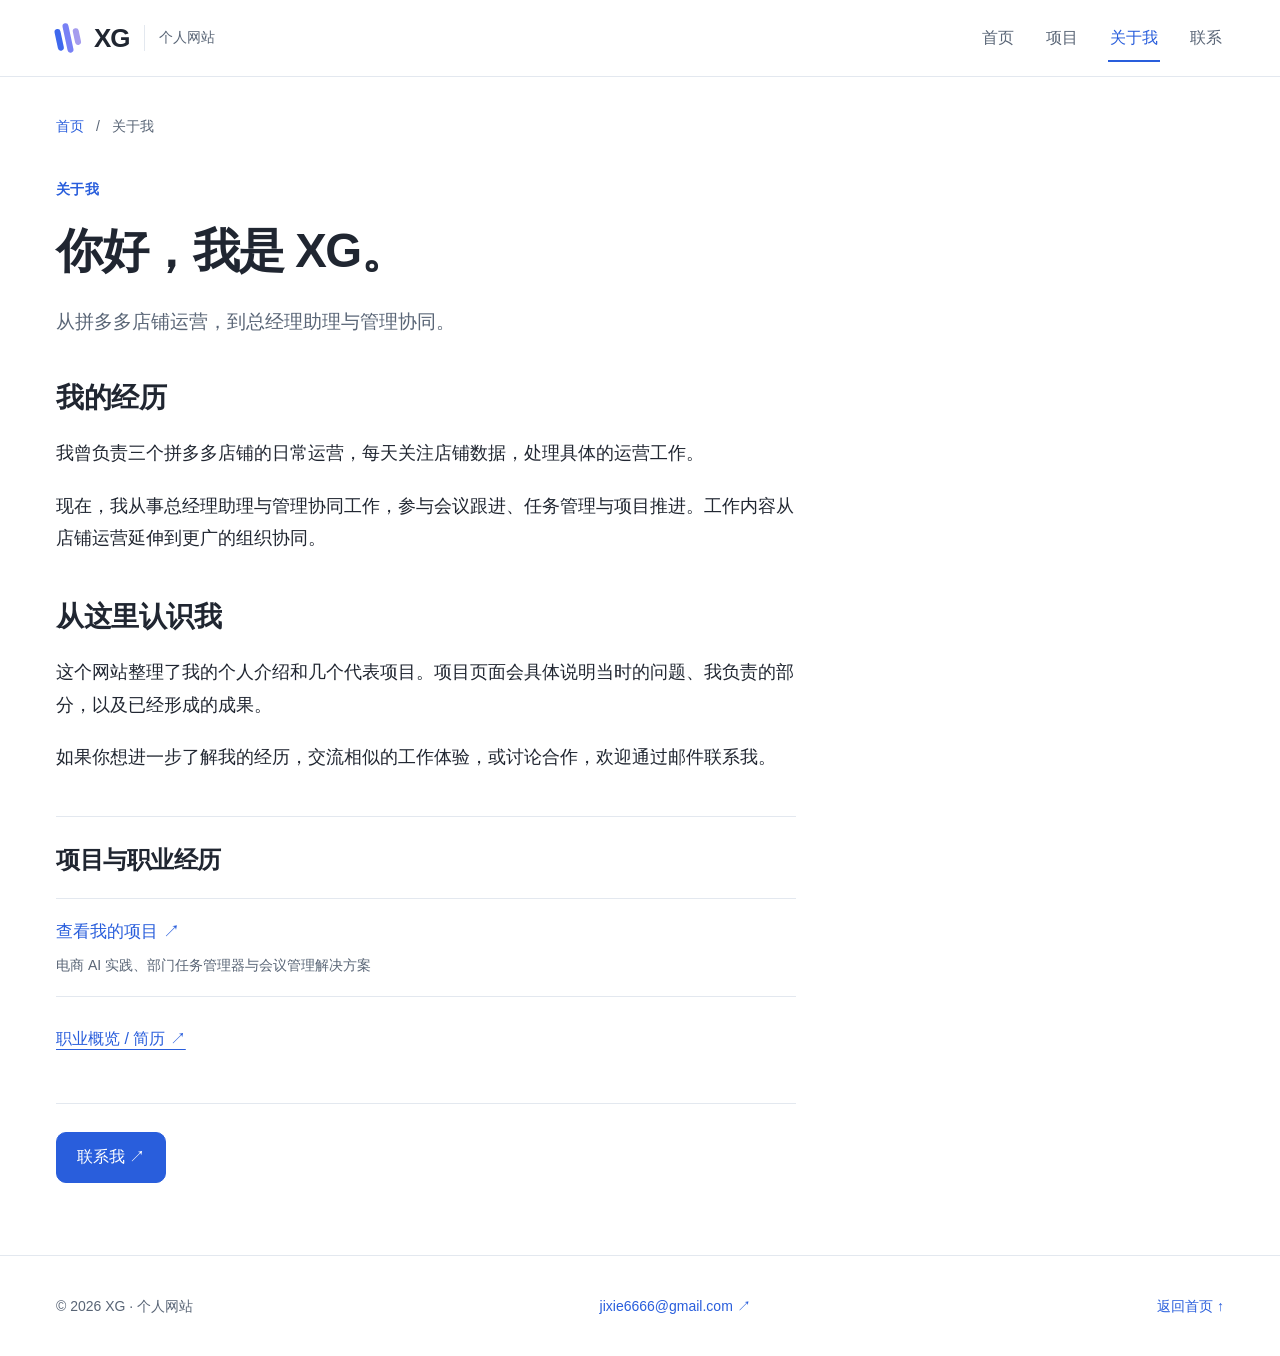
==== about.html @ a3f290bf "Focus XG website on personal introduction and selected projects Update the homepage headline to incl" ====
<!doctype html>
<html lang="zh-CN"><head><meta charset="utf-8"><meta name="viewport" content="width=device-width,initial-scale=1">
<title>关于我｜XG</title><meta name="description" content="从拼多多店铺运营，到总经理助理与管理协同。"><meta name="theme-color" content="#ffffff">
<link rel="canonical" href="https://jixie6666-code.github.io/about.html"><meta property="og:title" content="关于我｜XG"><meta property="og:description" content="从拼多多店铺运营，到总经理助理与管理协同。"><meta property="og:type" content="website"><meta property="og:url" content="https://jixie6666-code.github.io/about.html"><meta property="og:image" content="https://jixie6666-code.github.io/xg-ai-comic-v3.png">
<link rel="icon" href="data:image/svg+xml,%3Csvg xmlns='http://www.w3.org/2000/svg' viewBox='0 0 64 64'%3E%3Crect width='64' height='64' rx='18' fill='%233370ff'/%3E%3Ctext x='32' y='41' font-family='Arial' font-size='26' font-weight='700' text-anchor='middle' fill='white'%3EXG%3C/text%3E%3C/svg%3E"><link rel="stylesheet" href="ui.css?v=7"><link rel="stylesheet" href="reading.css?v=7"><script src="reading.js?v=7" defer></script></head>
<body><a class="skip" href="#main">跳至正文</a><header class="site-header"><div class="shell site-nav"><a class="brand" href="index.html" aria-label="XG 个人网站首页"><span class="logo-symbol" aria-hidden="true"><b></b><b></b><b></b></span>XG<span class="brand-label">个人网站</span></a><nav class="site-links" id="navigation" aria-label="主导航"><a href="index.html">首页</a><a href="index.html#work">项目</a><a href="about.html" aria-current="page">关于我</a><a href="index.html#contact">联系</a></nav><button class="menu-toggle" aria-controls="navigation" aria-expanded="false" aria-label="打开菜单">☰</button></div></header>
<main class="shell" id="main"><div class="breadcrumb"><a href="index.html">首页</a><span>/</span><span>关于我</span></div><header class="reading-hero"><div class="eyebrow">关于我</div><h1>你好，我是 XG。</h1><p class="lead">从拼多多店铺运营，到总经理助理与管理协同。</p></header><div class="reading-main personal-reading"><section id="experience"><h2>我的经历</h2><p>我曾负责三个拼多多店铺的日常运营，每天关注店铺数据，处理具体的运营工作。</p><p>现在，我从事总经理助理与管理协同工作，参与会议跟进、任务管理与项目推进。工作内容从店铺运营延伸到更广的组织协同。</p></section><section id="connect"><h2>从这里认识我</h2><p>这个网站整理了我的个人介绍和几个代表项目。项目页面会具体说明当时的问题、我负责的部分，以及已经形成的成果。</p><p>如果你想进一步了解我的经历，交流相似的工作体验，或讨论合作，欢迎通过邮件联系我。</p></section><section class="related"><h2>项目与职业经历</h2><div class="source-links"><a class="source-link" href="index.html#work"><strong>查看我的项目 ↗</strong><span>电商 AI 实践、部门任务管理器与会议管理解决方案</span></a></div><p><a class="simple-link" href="index.html#resume">职业概览 / 简历 ↗</a></p></section><div class="foot-links"><a class="button" href="mailto:jixie6666@gmail.com">联系我 ↗</a></div></div></main><footer class="site-footer"><div class="shell"><span>© 2026 XG · 个人网站</span><a href="mailto:jixie6666@gmail.com">jixie6666@gmail.com ↗</a><a href="index.html">返回首页 ↑</a></div></footer></body></html>
---- ui.css ----
:root{--ink:#202631;--muted:#596576;--blue:#295edc;--line:#e3e8ef;--soft:#f5f7fb;--sans:-apple-system,BlinkMacSystemFont,'Segoe UI','PingFang SC','Microsoft YaHei',sans-serif}
*{box-sizing:border-box}html{scroll-behavior:smooth;scroll-padding-top:100px}body{margin:0;background:#fff;color:var(--ink);font:18px/1.8 var(--sans);-webkit-font-smoothing:antialiased}h1,h2,h3,h4,p{margin:0}a{color:var(--blue);text-decoration:none;text-underline-offset:5px}button,input{font:inherit}button{cursor:pointer;color:inherit}a,button,summary{-webkit-tap-highlight-color:transparent}a:focus-visible,button:focus-visible,summary:focus-visible,input:focus-visible{outline:3px solid #295edc;outline-offset:5px}::selection{background:#e1eaff}[hidden]{display:none!important}.wrap,.shell{width:calc(100% - 112px);max-width:1168px;margin-inline:auto}.skip{position:fixed;top:-70px;left:16px;background:var(--blue);color:white;padding:10px 16px;z-index:100}.skip:focus{top:8px}
.site-header{position:sticky;top:0;z-index:30;background:rgba(255,255,255,.96);border-bottom:1px solid var(--line);backdrop-filter:blur(16px)}.site-nav{height:76px;display:flex;align-items:center;justify-content:space-between;gap:28px}.brand{display:inline-flex;align-items:center;gap:10px;color:var(--ink);font-size:26px;font-weight:800;letter-spacing:-1px;text-decoration:none;min-height:44px;white-space:nowrap}.brand .brand-label{font-weight:400;font-size:14px;color:var(--muted);letter-spacing:0;margin-left:4px;padding-left:14px;border-left:1px solid var(--line)}.logo-symbol{display:inline-flex;align-items:center;gap:3px;transform:rotate(-12deg);margin-right:4px}.logo-symbol b{width:6px;height:22px;border-radius:4px;background:#3e68ed}.logo-symbol b:nth-child(2){height:30px;background:#7881f5}.logo-symbol b:nth-child(3){height:17px;background:#a59cee}.site-links{display:flex;align-items:center;gap:28px}.site-links a{font-size:16px;color:var(--muted);padding:10px 2px;min-height:44px}.site-links a:hover,.site-links a[aria-current],.site-links a.active{color:var(--blue)}.site-links a[aria-current],.site-links a.active{box-shadow:inset 0 -2px var(--blue)}.menu-toggle{display:none;border:1px solid var(--line);border-radius:10px;background:white;align-items:center;justify-content:center;width:44px;height:44px;font-size:21px;color:var(--ink)}
.eyebrow{font-size:14px;font-weight:600;color:var(--blue);letter-spacing:.03em}.primary,.button{display:inline-flex;align-items:center;justify-content:center;gap:24px;min-height:48px;padding:10px 20px;border:1px solid var(--blue);border-radius:10px;background:var(--blue);color:white;text-decoration:none;font-size:16px;font-weight:550;transition:background .18s}.primary:hover,.button:hover{background:#204bb4}.text-button,.simple-link,.story-link{display:inline-flex;align-items:center;gap:12px;font-size:16px;min-height:44px;color:var(--blue)}.text-button:hover,.simple-link:hover,.story-link:hover{text-decoration:underline}.button.secondary{background:white;color:var(--blue);border-color:#cad6ec}.button.secondary:hover{background:#f2f6fd}.arrow{display:inline-block}.section{padding-block:88px}.section-heading{display:flex;justify-content:space-between;align-items:end;gap:28px;margin-bottom:34px}.section-heading h2{font-size:34px;line-height:1.45;letter-spacing:-1px;font-weight:650;margin-top:10px}.side-note{max-width:280px;color:var(--muted);font-size:15px;line-height:1.8}.site-footer{border-top:1px solid var(--line);padding:28px 0;font-size:14px;color:var(--muted);background:#fff}.site-footer .shell{display:flex;align-items:center;justify-content:space-between;flex-wrap:wrap;gap:16px}.site-footer a{font-size:14px;display:inline-flex;align-items:center;min-height:44px}
@media(max-width:1000px){.wrap,.shell{width:calc(100% - 64px)}.site-links{gap:20px}.brand .brand-label{display:none}.section{padding-block:72px}}
@media(max-width:760px){.wrap,.shell{width:calc(100% - 40px)}.site-nav{height:66px}.brand{font-size:24px}.logo-symbol b{width:5px;height:20px}.logo-symbol b:nth-child(2){height:26px}.logo-symbol b:nth-child(3){height:15px}.site-links{display:none;position:absolute;top:66px;left:0;right:0;padding:14px 20px;background:#fff;border-bottom:1px solid var(--line);box-shadow:0 12px 20px #26364e08}.site-links.open{display:flex;flex-direction:column;align-items:stretch;gap:2px}.site-links a{padding:10px 12px}.site-links a[aria-current],.site-links a.active{box-shadow:none;background:#f1f5ff;border-radius:8px}.menu-toggle{display:flex}.section{padding-block:56px}.section-heading{align-items:start;margin-bottom:28px;gap:16px}.section-heading h2{font-size:28px;letter-spacing:-.6px}.side-note{display:none}.site-footer .shell{align-items:start;flex-direction:column;gap:8px}body{font-size:17px}}
@media(prefers-reduced-motion:reduce){html{scroll-behavior:auto}*,*:before,*:after{animation:none!important;transition:none!important}}
---- reading.css ----
.breadcrumb{display:flex;gap:12px;align-items:center;flex-wrap:wrap;font-size:14px;color:var(--muted);padding-top:28px}.breadcrumb a{display:inline-flex;align-items:center;min-height:44px}.reading-hero{padding:28px 0 38px;max-width:850px}h1{font-size:clamp(34px,3.7vw,48px);line-height:1.35;letter-spacing:-1.5px;margin:17px 0 21px;font-weight:700}h2{font-size:28px;line-height:1.5;letter-spacing:-.5px;margin:0 0 18px}h3{font-size:21px;line-height:1.6;margin:0 0 12px}.lead{font-size:19px;line-height:1.85;color:var(--muted);max-width:740px}.meta{font-size:14px;color:var(--muted);display:flex;gap:10px 22px;flex-wrap:wrap;margin-top:22px}.meta span{display:inline-flex;gap:6px;align-items:center}.reading-grid{display:grid;grid-template-columns:minmax(0,740px) 240px;gap:64px;padding-bottom:72px}.reading-main{min-width:0}.reading-main section{margin-bottom:42px;scroll-margin-top:16px}.reading-main p{margin:0 0 20px}.reading-main ul,.reading-main ol{padding-left:25px;margin:15px 0 24px}.reading-main li{margin-bottom:10px}.reading-main a{overflow-wrap:anywhere}.reading-main p a,.checklist a{text-decoration:underline}.toc{align-self:start;position:sticky;top:110px;border-left:1px solid var(--line);padding-left:20px}.toc summary{font-size:14px;color:var(--ink);font-weight:600;cursor:pointer;min-height:44px;display:flex;justify-content:space-between;align-items:center;list-style:none}.toc summary::-webkit-details-marker{display:none}.toc summary span{font-size:18px;transition:transform .2s}.toc details[open] summary span{transform:rotate(180deg)}.toc ol{padding:0;list-style:none;margin:10px 0 0}.toc li{margin:0}.toc a{display:block;font-size:14px;line-height:1.7;color:var(--muted);min-height:44px;padding:9px 0}.toc a:hover,.toc a[aria-current]{color:var(--blue)}.toc a[aria-current]{font-weight:600}.callout{padding:23px 25px;border-left:3px solid var(--blue);background:#f4f7fd;margin:26px 0}.callout p:last-child{margin-bottom:0}.callout strong{color:var(--blue)}.note{font-size:15px;line-height:1.85;color:var(--muted);border-left:3px solid #bdcbe6;padding:5px 0 5px 18px;margin:24px 0}.source-links{display:grid;margin:20px 0;border-top:1px solid var(--line)}.source-link{padding:18px 0;border-bottom:1px solid var(--line);text-decoration:none;display:block;min-height:44px}.source-link strong{display:block;font-size:17px;font-weight:550}.source-link span{display:block;color:var(--muted);font-size:14px;margin-top:6px}.source-link:hover strong{text-decoration:underline}.table-wrap{overflow:auto;border:1px solid var(--line);border-radius:12px;margin:24px 0}table{width:100%;border-collapse:collapse;font-size:16px}th,td{padding:14px 16px;text-align:left;vertical-align:top;border-bottom:1px solid var(--line)}th{background:#f3f6fc;color:#3c4c68;font-weight:600}tbody tr:last-child td{border-bottom:0}.steps{counter-reset:step;display:grid;gap:0;margin:24px 0;border-top:1px solid var(--line)}.step{position:relative;padding:23px 0 23px 54px;border-bottom:1px solid var(--line)}.step:before{counter-increment:step;content:counter(step,decimal-leading-zero);position:absolute;left:0;top:23px;color:var(--blue);font-size:16px;font-weight:600}.step b{display:block;font-size:18px;font-weight:600;margin-bottom:8px}.step p:last-child{margin-bottom:0}.article-rule{font-size:24px;font-weight:650;color:var(--blue);line-height:1.7}.foot-links{display:flex;gap:16px;flex-wrap:wrap;border-top:1px solid var(--line);padding-top:28px;margin-top:40px}.related{margin-top:32px;border-top:1px solid var(--line);padding-top:25px}.related h2{font-size:24px}.related>.simple-link{display:flex}.about-photo{width:100%;border-radius:16px;margin:20px 0;display:block}.article-list{display:grid;padding-bottom:72px;border-top:1px solid var(--line)}.article-preview{padding:32px 0;border-bottom:1px solid var(--line);text-decoration:none;color:var(--ink);display:grid;grid-template-columns:65px 1fr;gap:28px}.article-preview:hover h2{color:var(--blue)}.article-preview .number{font-size:28px;color:#657797;font-weight:500;line-height:1.4;padding-top:6px}.article-preview h2{font-size:26px;margin:10px 0 12px}.article-preview p{font-size:18px;color:var(--muted);max-width:740px}.article-preview .meta{margin-top:16px}.tag{display:inline-flex;color:var(--muted);font-size:14px;background:#f2f5fb;border-radius:5px;padding:3px 8px}
.evidence-content{max-width:920px;padding:28px 0 72px}.evidence-content h1{font-size:40px}.evidence-content h2{margin-top:40px}.evidence-content p{margin:12px 0 20px}.evidence-content>.button{margin-top:20px}.flow{display:grid;grid-template-columns:1fr 1fr;gap:16px;list-style:none;padding:0;margin:24px 0}.flow li{border:1px solid var(--line);border-radius:14px;padding:24px;background:#f6f8fc}.flow b{display:block;font-size:14px;color:var(--blue)}.flow strong{display:block;font-size:20px;margin:10px 0}.flow p{font-size:17px;color:var(--muted);margin:0}.grid{display:grid;grid-template-columns:1fr 1fr;gap:20px}.panel{padding:24px;border:1px solid var(--line);border-radius:14px;margin:22px 0}.grid .panel{margin:0}.panel p:last-child{margin-bottom:0}.evidence-content blockquote{margin:24px 0;border-left:3px solid var(--blue);padding:10px 24px;background:#f6f8fc;color:#39465b}.checklist{padding-left:24px}.checklist li{margin:12px 0}.simulator{max-width:680px}.simulator label{display:block;font-size:16px}.simulator input{width:100%;font:inherit;border:1px solid #aebed9;border-radius:8px;padding:10px;margin-top:8px;background:white;color:var(--ink)}.simulator output{display:block;background:#eef3ff;border-radius:10px;padding:16px;margin-top:18px;font-size:18px;font-weight:600}.simulator small{font-size:14px;color:var(--muted)}.status{font-size:14px;color:#266644}.evidence-content details{margin:24px 0}.evidence-content summary{cursor:pointer;color:var(--blue);font-size:17px;min-height:44px;padding-block:10px}
@media(max-width:1000px){.reading-grid{grid-template-columns:minmax(0,1fr) 210px;gap:36px}}
@media(max-width:900px){.reading-grid{grid-template-columns:1fr;gap:28px}.toc{position:static;grid-row:1;border:1px solid var(--line);border-radius:10px;padding:0 16px;max-width:740px;background:#fbfcfe}.toc summary{min-height:48px;font-size:15px}.toc ol{padding:0 0 12px;margin:0}.toc a{padding-block:8px}.reading-main{max-width:740px}}
@media(max-width:760px){.breadcrumb{padding-top:16px;gap:10px}.reading-hero{padding:18px 0 24px}h1{font-size:31px;line-height:1.45;letter-spacing:-.7px;margin:14px 0 16px}h2{font-size:25px;line-height:1.5;margin-bottom:16px}.lead{font-size:17px;line-height:1.85}.meta{gap:8px 15px;margin-top:16px}.reading-grid{gap:28px;padding-bottom:48px}.reading-main section{margin-bottom:36px}.reading-main p{margin-bottom:18px}.callout{padding:18px}.step{padding-left:42px}.step:before{font-size:15px}.step b{font-size:18px}.article-list{padding-bottom:48px}.article-preview{grid-template-columns:1fr;gap:8px;padding:26px 0}.article-preview .number{display:none}.article-preview h2{font-size:24px}.article-preview p{font-size:17px}.foot-links .button{width:100%;justify-content:space-between}.evidence-content{padding:20px 0 48px}.evidence-content h1{font-size:29px}.evidence-content h2{font-size:25px;margin-top:32px}.flow,.grid{grid-template-columns:1fr}.flow li,.panel{padding:20px}.evidence-content blockquote{padding:10px 18px}.table-wrap{border-radius:8px}th,td{font-size:16px;padding:12px}.article-rule{font-size:22px}}

.personal-reading{max-width:740px;padding-bottom:72px}
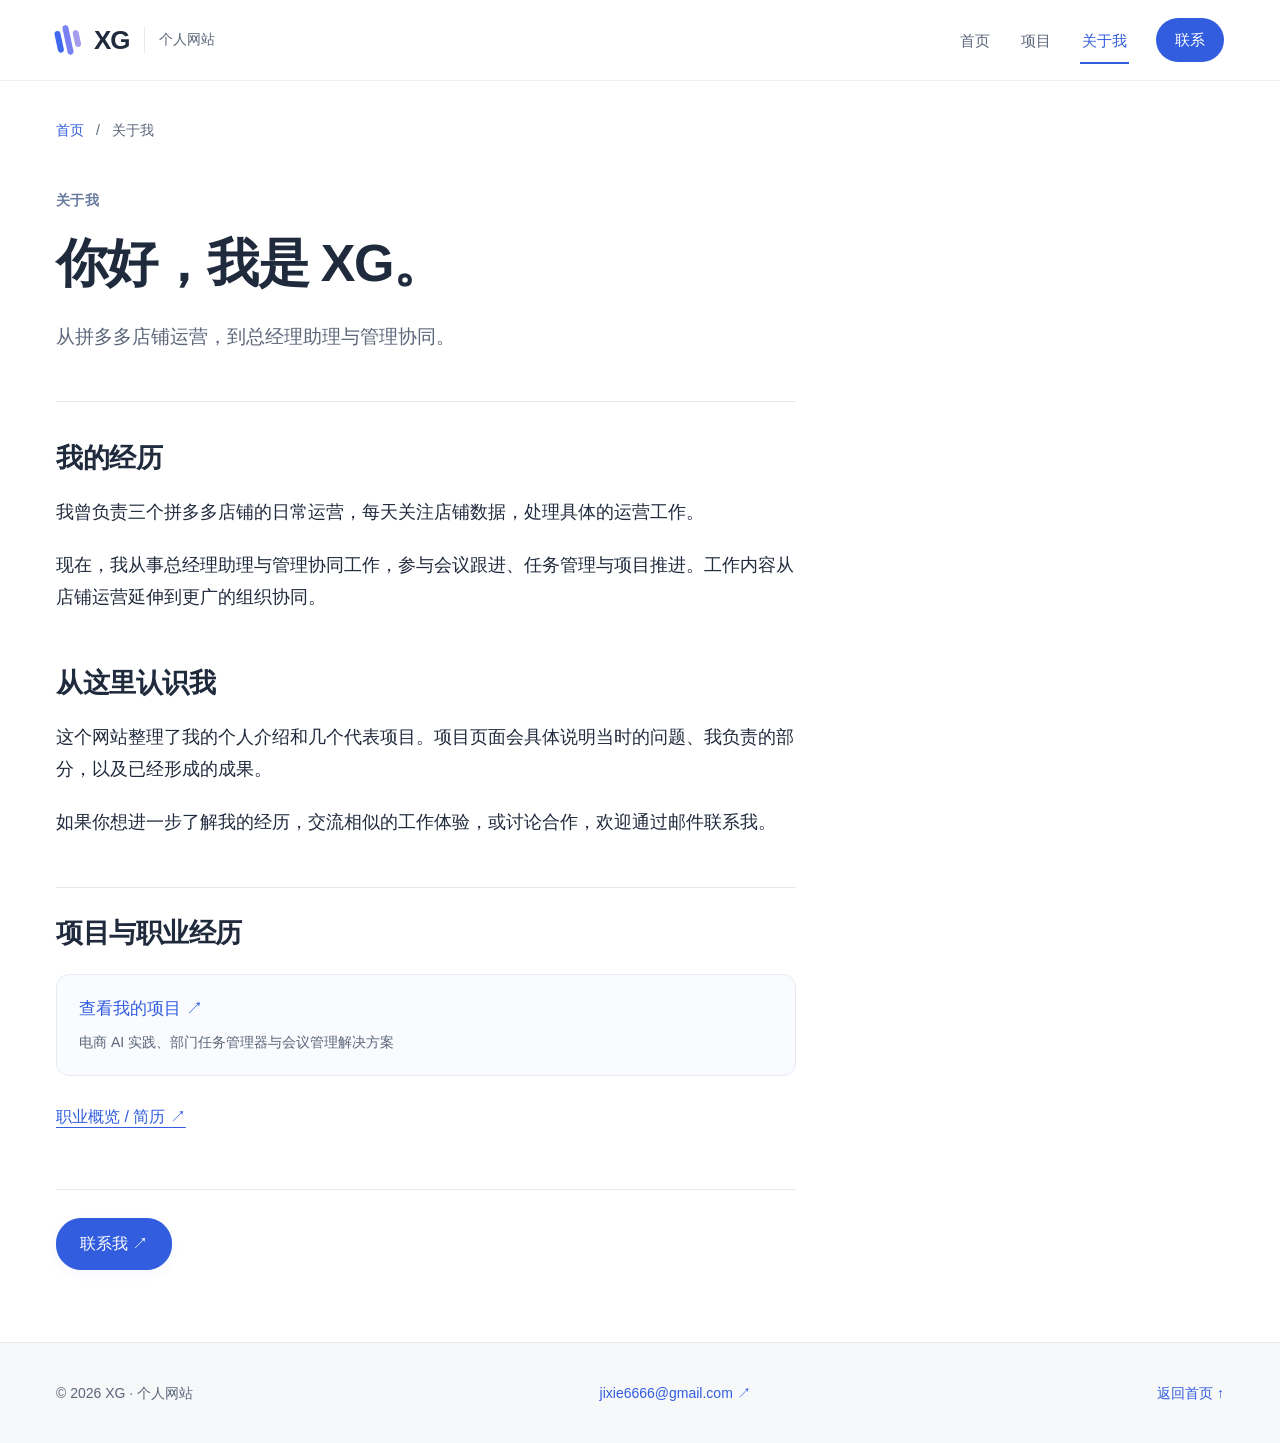
==== commit 3dfaf1ea: "Refine XG visual hierarchy and distinct project showcases Restore the layered comic composition and " ====
--- a/about.html
+++ b/about.html
@@ -2,6 +2,6 @@
 <html lang="zh-CN"><head><meta charset="utf-8"><meta name="viewport" content="width=device-width,initial-scale=1">
 <title>关于我｜XG</title><meta name="description" content="从拼多多店铺运营，到总经理助理与管理协同。"><meta name="theme-color" content="#ffffff">
 <link rel="canonical" href="https://jixie6666-code.github.io/about.html"><meta property="og:title" content="关于我｜XG"><meta property="og:description" content="从拼多多店铺运营，到总经理助理与管理协同。"><meta property="og:type" content="website"><meta property="og:url" content="https://jixie6666-code.github.io/about.html"><meta property="og:image" content="https://jixie6666-code.github.io/xg-ai-comic-v3.png">
-<link rel="icon" href="data:image/svg+xml,%3Csvg xmlns='http://www.w3.org/2000/svg' viewBox='0 0 64 64'%3E%3Crect width='64' height='64' rx='18' fill='%233370ff'/%3E%3Ctext x='32' y='41' font-family='Arial' font-size='26' font-weight='700' text-anchor='middle' fill='white'%3EXG%3C/text%3E%3C/svg%3E"><link rel="stylesheet" href="ui.css?v=7"><link rel="stylesheet" href="reading.css?v=7"><script src="reading.js?v=7" defer></script></head>
+<link rel="icon" href="data:image/svg+xml,%3Csvg xmlns='http://www.w3.org/2000/svg' viewBox='0 0 64 64'%3E%3Crect width='64' height='64' rx='18' fill='%233370ff'/%3E%3Ctext x='32' y='41' font-family='Arial' font-size='26' font-weight='700' text-anchor='middle' fill='white'%3EXG%3C/text%3E%3C/svg%3E"><link rel="stylesheet" href="ui.css?v=8"><link rel="stylesheet" href="reading.css?v=8"><script src="reading.js?v=8" defer></script></head>
 <body><a class="skip" href="#main">跳至正文</a><header class="site-header"><div class="shell site-nav"><a class="brand" href="index.html" aria-label="XG 个人网站首页"><span class="logo-symbol" aria-hidden="true"><b></b><b></b><b></b></span>XG<span class="brand-label">个人网站</span></a><nav class="site-links" id="navigation" aria-label="主导航"><a href="index.html">首页</a><a href="index.html#work">项目</a><a href="about.html" aria-current="page">关于我</a><a href="index.html#contact">联系</a></nav><button class="menu-toggle" aria-controls="navigation" aria-expanded="false" aria-label="打开菜单">☰</button></div></header>
 <main class="shell" id="main"><div class="breadcrumb"><a href="index.html">首页</a><span>/</span><span>关于我</span></div><header class="reading-hero"><div class="eyebrow">关于我</div><h1>你好，我是 XG。</h1><p class="lead">从拼多多店铺运营，到总经理助理与管理协同。</p></header><div class="reading-main personal-reading"><section id="experience"><h2>我的经历</h2><p>我曾负责三个拼多多店铺的日常运营，每天关注店铺数据，处理具体的运营工作。</p><p>现在，我从事总经理助理与管理协同工作，参与会议跟进、任务管理与项目推进。工作内容从店铺运营延伸到更广的组织协同。</p></section><section id="connect"><h2>从这里认识我</h2><p>这个网站整理了我的个人介绍和几个代表项目。项目页面会具体说明当时的问题、我负责的部分，以及已经形成的成果。</p><p>如果你想进一步了解我的经历，交流相似的工作体验，或讨论合作，欢迎通过邮件联系我。</p></section><section class="related"><h2>项目与职业经历</h2><div class="source-links"><a class="source-link" href="index.html#work"><strong>查看我的项目 ↗</strong><span>电商 AI 实践、部门任务管理器与会议管理解决方案</span></a></div><p><a class="simple-link" href="index.html#resume">职业概览 / 简历 ↗</a></p></section><div class="foot-links"><a class="button" href="mailto:jixie6666@gmail.com">联系我 ↗</a></div></div></main><footer class="site-footer"><div class="shell"><span>© 2026 XG · 个人网站</span><a href="mailto:jixie6666@gmail.com">jixie6666@gmail.com ↗</a><a href="index.html">返回首页 ↑</a></div></footer></body></html>
--- a/ui.css
+++ b/ui.css
@@ -5,3 +5,9 @@
 @media(max-width:1000px){.wrap,.shell{width:calc(100% - 64px)}.site-links{gap:20px}.brand .brand-label{display:none}.section{padding-block:72px}}
 @media(max-width:760px){.wrap,.shell{width:calc(100% - 40px)}.site-nav{height:66px}.brand{font-size:24px}.logo-symbol b{width:5px;height:20px}.logo-symbol b:nth-child(2){height:26px}.logo-symbol b:nth-child(3){height:15px}.site-links{display:none;position:absolute;top:66px;left:0;right:0;padding:14px 20px;background:#fff;border-bottom:1px solid var(--line);box-shadow:0 12px 20px #26364e08}.site-links.open{display:flex;flex-direction:column;align-items:stretch;gap:2px}.site-links a{padding:10px 12px}.site-links a[aria-current],.site-links a.active{box-shadow:none;background:#f1f5ff;border-radius:8px}.menu-toggle{display:flex}.section{padding-block:56px}.section-heading{align-items:start;margin-bottom:28px;gap:16px}.section-heading h2{font-size:28px;letter-spacing:-.6px}.side-note{display:none}.site-footer .shell{align-items:start;flex-direction:column;gap:8px}body{font-size:17px}}
 @media(prefers-reduced-motion:reduce){html{scroll-behavior:auto}*,*:before,*:after{animation:none!important;transition:none!important}}
+
+/* v8: restrained shared navigation and controls */
+:root{--ink:#202a3d;--muted:#5b6679;--blue:#315dde;--line:#e4e8ef}
+.wrap,.shell{max-width:1200px}.site-header{background:#ffffffed;border-bottom-color:#edf0f5;backdrop-filter:blur(20px)}.site-nav{height:80px}.site-links{gap:27px}.site-links a{font-size:15px}.site-links a[href$="#contact"]{background:#315dde;color:white;padding:8px 19px;border-radius:22px;box-shadow:none}.site-links a[href$="#contact"]:hover{background:#264cbb}.primary,.button{border-radius:25px;min-height:50px;padding:11px 23px;gap:22px;font-size:16px;box-shadow:0 4px 12px #315dde0c}.text-button,.story-link{font-size:16px}.arrow{transition:transform .2s}.link:hover .arrow{transform:translate(2px,-2px)}
+@media(max-width:760px){.site-nav{height:66px}.site-links{top:66px;gap:3px}.site-links a{font-size:16px}.site-links a[href$="#contact"]{margin-top:6px;text-align:center;justify-content:center}.wrap,.shell{width:calc(100% - 40px)}}
+@media(prefers-reduced-motion:reduce){.link:hover .arrow{transform:none}}
--- a/reading.css
+++ b/reading.css
@@ -5,3 +5,7 @@
 @media(max-width:760px){.breadcrumb{padding-top:16px;gap:10px}.reading-hero{padding:18px 0 24px}h1{font-size:31px;line-height:1.45;letter-spacing:-.7px;margin:14px 0 16px}h2{font-size:25px;line-height:1.5;margin-bottom:16px}.lead{font-size:17px;line-height:1.85}.meta{gap:8px 15px;margin-top:16px}.reading-grid{gap:28px;padding-bottom:48px}.reading-main section{margin-bottom:36px}.reading-main p{margin-bottom:18px}.callout{padding:18px}.step{padding-left:42px}.step:before{font-size:15px}.step b{font-size:18px}.article-list{padding-bottom:48px}.article-preview{grid-template-columns:1fr;gap:8px;padding:26px 0}.article-preview .number{display:none}.article-preview h2{font-size:24px}.article-preview p{font-size:17px}.foot-links .button{width:100%;justify-content:space-between}.evidence-content{padding:20px 0 48px}.evidence-content h1{font-size:29px}.evidence-content h2{font-size:25px;margin-top:32px}.flow,.grid{grid-template-columns:1fr}.flow li,.panel{padding:20px}.evidence-content blockquote{padding:10px 18px}.table-wrap{border-radius:8px}th,td{font-size:16px;padding:12px}.article-rule{font-size:22px}}
 
 .personal-reading{max-width:740px;padding-bottom:72px}
+
+/* v8: generous headings, clear reading column and quiet source panels. */
+.reading-hero{max-width:950px;padding-block:35px 47px}.reading-hero h1{font-size:52px;letter-spacing:-1.6px;line-height:1.3}.reading-hero .eyebrow{color:#687b9f}.reading-grid{padding-top:35px;border-top:1px solid #e5e9f0;gap:80px}.reading-main section{margin-bottom:49px}.reading-main h2{font-size:29px;font-weight:650}.toc{border-left:0;padding:15px 20px;background:#f7f8fb;border-radius:17px}.toc a{font-size:15px}.source-links{border-top:0;gap:12px}.source-link{border:1px solid #e7eaf2;border-radius:13px;padding:19px 22px;background:#fafbfe}.personal-reading{border-top:1px solid #e5e9f0;padding-top:36px}.personal-reading h2{font-size:27px}.site-footer{background:#f7f8fa}.lead{max-width:780px}
+@media(max-width:1000px){.reading-grid{gap:38px}}@media(max-width:900px){.reading-grid{gap:29px;padding-top:24px}.toc{padding:0 18px}}@media(max-width:760px){.reading-hero{padding-block:22px 29px}.reading-hero h1{font-size:34px;line-height:1.4;letter-spacing:-.9px}.reading-main h2{font-size:25px}.reading-main section{margin-bottom:37px}.personal-reading{padding-top:29px}.source-link{padding:16px 18px}}
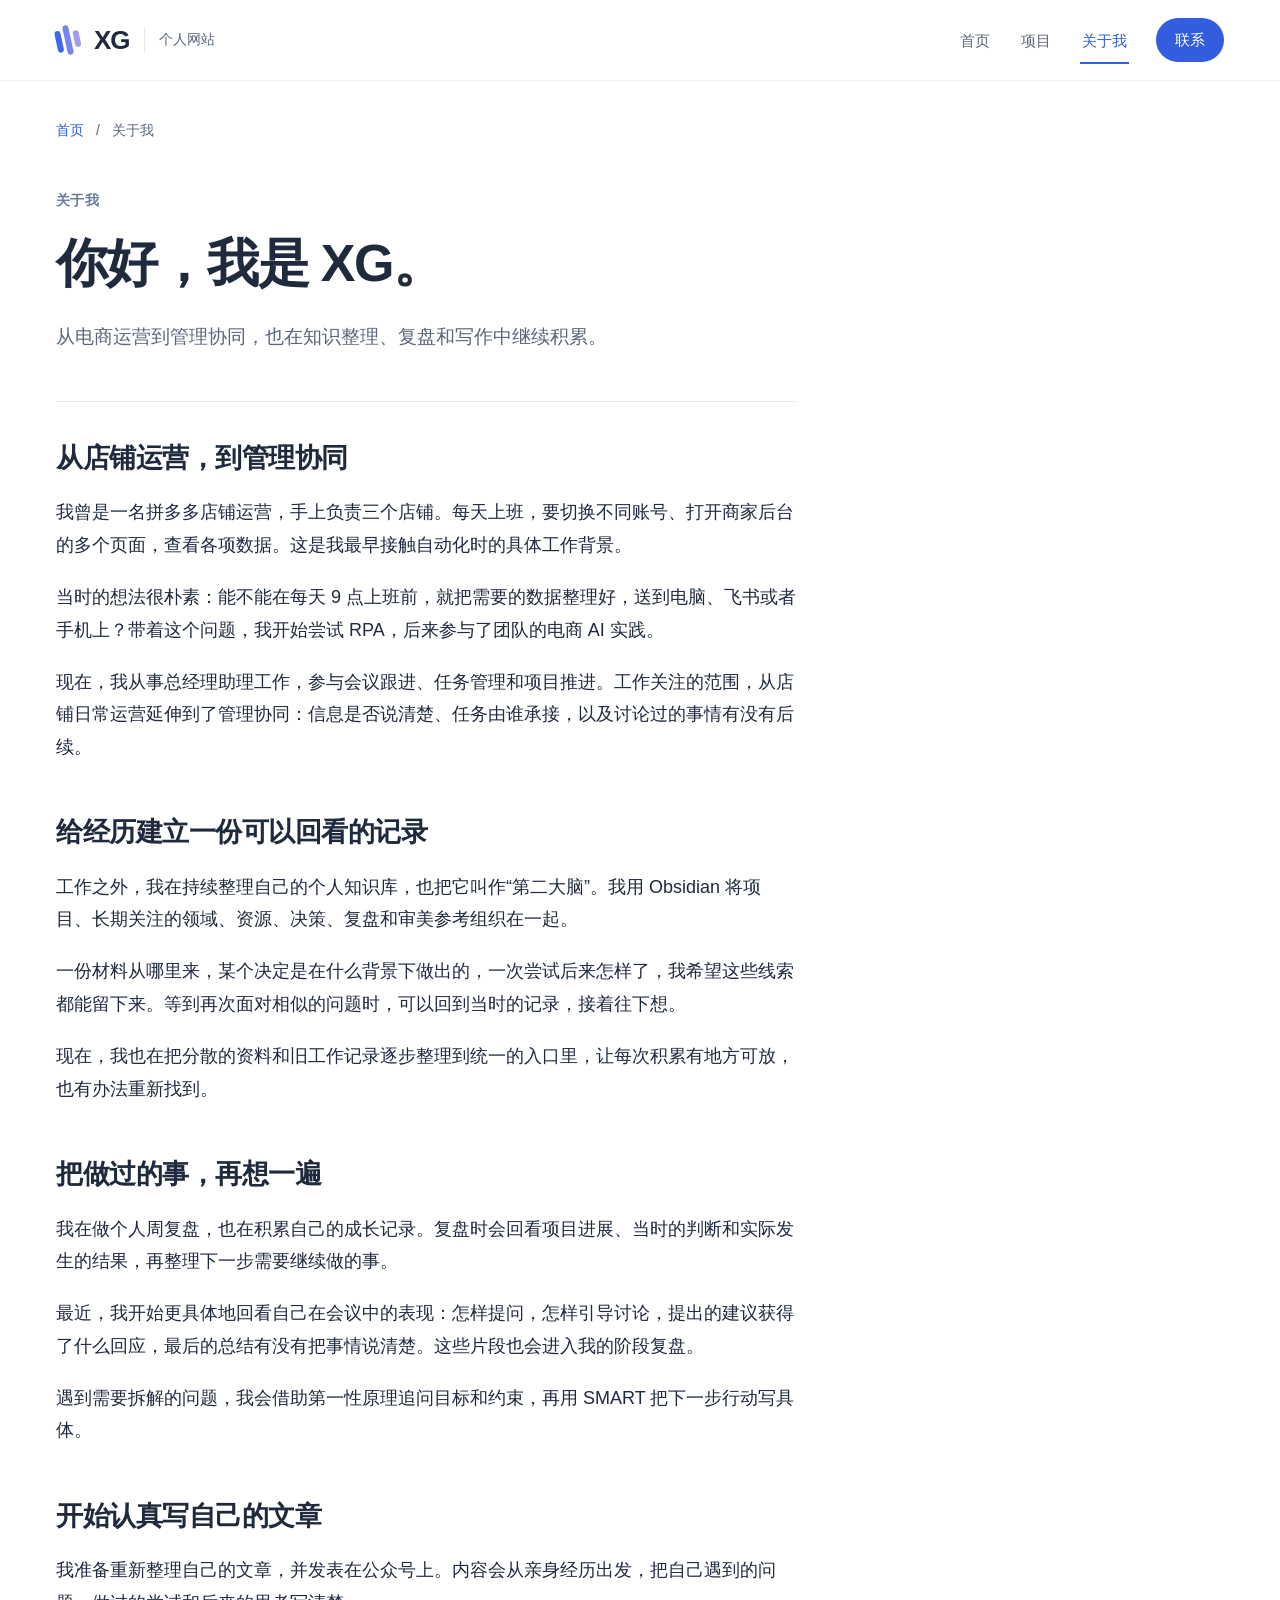
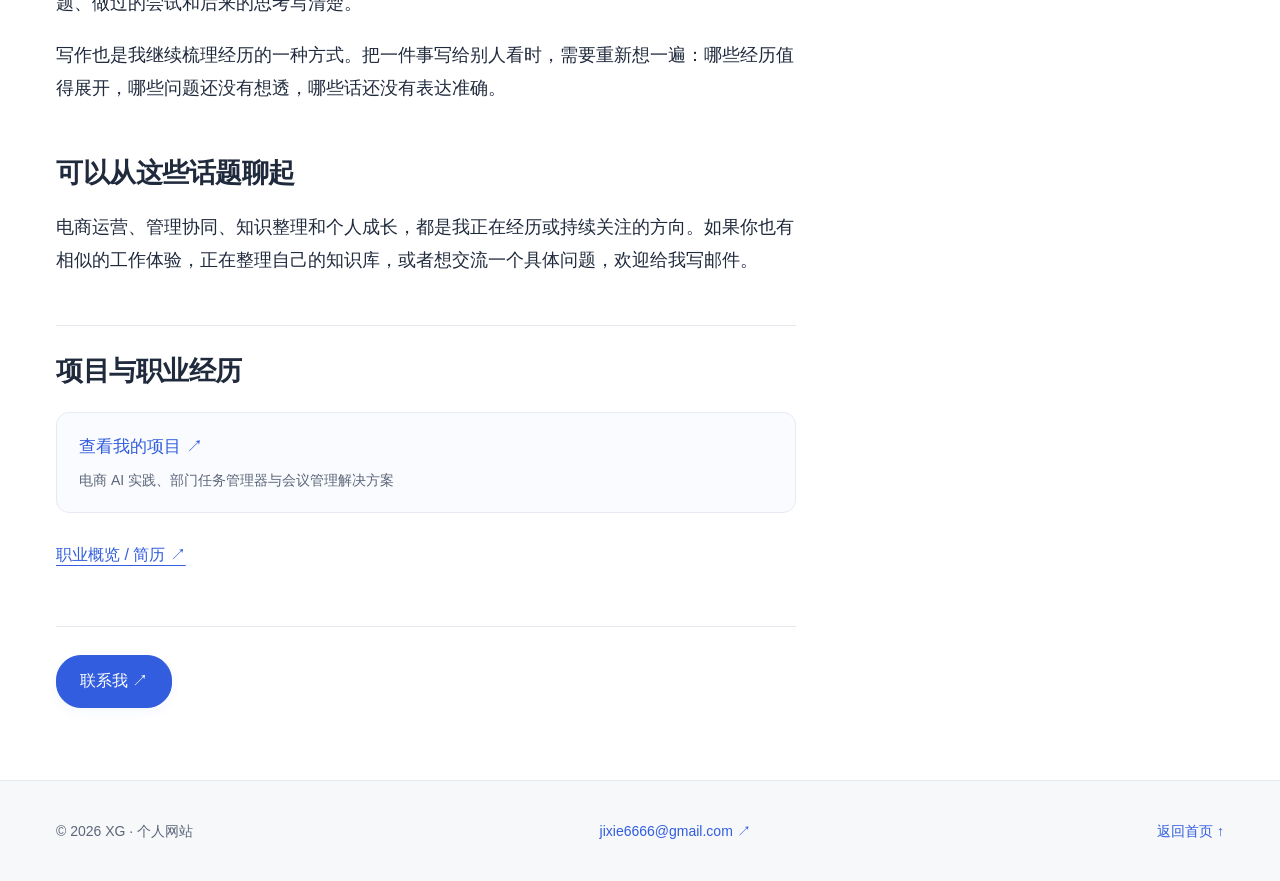
==== commit a5724f80: "Expand personal introduction with learning reflection and writing Expand the homepage About section " ====
--- a/about.html
+++ b/about.html
@@ -1,7 +1,7 @@
 <!doctype html>
 <html lang="zh-CN"><head><meta charset="utf-8"><meta name="viewport" content="width=device-width,initial-scale=1">
-<title>关于我｜XG</title><meta name="description" content="从拼多多店铺运营，到总经理助理与管理协同。"><meta name="theme-color" content="#ffffff">
-<link rel="canonical" href="https://jixie6666-code.github.io/about.html"><meta property="og:title" content="关于我｜XG"><meta property="og:description" content="从拼多多店铺运营，到总经理助理与管理协同。"><meta property="og:type" content="website"><meta property="og:url" content="https://jixie6666-code.github.io/about.html"><meta property="og:image" content="https://jixie6666-code.github.io/xg-ai-comic-v3.png">
+<title>关于我｜XG</title><meta name="description" content="从电商运营到管理协同，也在知识整理、复盘和写作中继续积累。"><meta name="theme-color" content="#ffffff">
+<link rel="canonical" href="https://jixie6666-code.github.io/about.html"><meta property="og:title" content="关于我｜XG"><meta property="og:description" content="从电商运营到管理协同，也在知识整理、复盘和写作中继续积累。"><meta property="og:type" content="website"><meta property="og:url" content="https://jixie6666-code.github.io/about.html"><meta property="og:image" content="https://jixie6666-code.github.io/xg-ai-comic-v3.png">
 <link rel="icon" href="data:image/svg+xml,%3Csvg xmlns='http://www.w3.org/2000/svg' viewBox='0 0 64 64'%3E%3Crect width='64' height='64' rx='18' fill='%233370ff'/%3E%3Ctext x='32' y='41' font-family='Arial' font-size='26' font-weight='700' text-anchor='middle' fill='white'%3EXG%3C/text%3E%3C/svg%3E"><link rel="stylesheet" href="ui.css?v=8"><link rel="stylesheet" href="reading.css?v=8"><script src="reading.js?v=8" defer></script></head>
 <body><a class="skip" href="#main">跳至正文</a><header class="site-header"><div class="shell site-nav"><a class="brand" href="index.html" aria-label="XG 个人网站首页"><span class="logo-symbol" aria-hidden="true"><b></b><b></b><b></b></span>XG<span class="brand-label">个人网站</span></a><nav class="site-links" id="navigation" aria-label="主导航"><a href="index.html">首页</a><a href="index.html#work">项目</a><a href="about.html" aria-current="page">关于我</a><a href="index.html#contact">联系</a></nav><button class="menu-toggle" aria-controls="navigation" aria-expanded="false" aria-label="打开菜单">☰</button></div></header>
-<main class="shell" id="main"><div class="breadcrumb"><a href="index.html">首页</a><span>/</span><span>关于我</span></div><header class="reading-hero"><div class="eyebrow">关于我</div><h1>你好，我是 XG。</h1><p class="lead">从拼多多店铺运营，到总经理助理与管理协同。</p></header><div class="reading-main personal-reading"><section id="experience"><h2>我的经历</h2><p>我曾负责三个拼多多店铺的日常运营，每天关注店铺数据，处理具体的运营工作。</p><p>现在，我从事总经理助理与管理协同工作，参与会议跟进、任务管理与项目推进。工作内容从店铺运营延伸到更广的组织协同。</p></section><section id="connect"><h2>从这里认识我</h2><p>这个网站整理了我的个人介绍和几个代表项目。项目页面会具体说明当时的问题、我负责的部分，以及已经形成的成果。</p><p>如果你想进一步了解我的经历，交流相似的工作体验，或讨论合作，欢迎通过邮件联系我。</p></section><section class="related"><h2>项目与职业经历</h2><div class="source-links"><a class="source-link" href="index.html#work"><strong>查看我的项目 ↗</strong><span>电商 AI 实践、部门任务管理器与会议管理解决方案</span></a></div><p><a class="simple-link" href="index.html#resume">职业概览 / 简历 ↗</a></p></section><div class="foot-links"><a class="button" href="mailto:jixie6666@gmail.com">联系我 ↗</a></div></div></main><footer class="site-footer"><div class="shell"><span>© 2026 XG · 个人网站</span><a href="mailto:jixie6666@gmail.com">jixie6666@gmail.com ↗</a><a href="index.html">返回首页 ↑</a></div></footer></body></html>+<main class="shell" id="main"><div class="breadcrumb"><a href="index.html">首页</a><span>/</span><span>关于我</span></div><header class="reading-hero"><div class="eyebrow">关于我</div><h1>你好，我是 XG。</h1><p class="lead">从电商运营到管理协同，也在知识整理、复盘和写作中继续积累。</p></header><div class="reading-main personal-reading"><section id="experience"><h2>从店铺运营，到管理协同</h2><p>我曾是一名拼多多店铺运营，手上负责三个店铺。每天上班，要切换不同账号、打开商家后台的多个页面，查看各项数据。这是我最早接触自动化时的具体工作背景。</p><p>当时的想法很朴素：能不能在每天 9 点上班前，就把需要的数据整理好，送到电脑、飞书或者手机上？带着这个问题，我开始尝试 RPA，后来参与了团队的电商 AI 实践。</p><p>现在，我从事总经理助理工作，参与会议跟进、任务管理和项目推进。工作关注的范围，从店铺日常运营延伸到了管理协同：信息是否说清楚、任务由谁承接，以及讨论过的事情有没有后续。</p></section><section id="knowledge"><h2>给经历建立一份可以回看的记录</h2><p>工作之外，我在持续整理自己的个人知识库，也把它叫作“第二大脑”。我用 Obsidian 将项目、长期关注的领域、资源、决策、复盘和审美参考组织在一起。</p><p>一份材料从哪里来，某个决定是在什么背景下做出的，一次尝试后来怎样了，我希望这些线索都能留下来。等到再次面对相似的问题时，可以回到当时的记录，接着往下想。</p><p>现在，我也在把分散的资料和旧工作记录逐步整理到统一的入口里，让每次积累有地方可放，也有办法重新找到。</p></section><section id="reflection"><h2>把做过的事，再想一遍</h2><p>我在做个人周复盘，也在积累自己的成长记录。复盘时会回看项目进展、当时的判断和实际发生的结果，再整理下一步需要继续做的事。</p><p>最近，我开始更具体地回看自己在会议中的表现：怎样提问，怎样引导讨论，提出的建议获得了什么回应，最后的总结有没有把事情说清楚。这些片段也会进入我的阶段复盘。</p><p>遇到需要拆解的问题，我会借助第一性原理追问目标和约束，再用 SMART 把下一步行动写具体。</p></section><section id="writing"><h2>开始认真写自己的文章</h2><p>我准备重新整理自己的文章，并发表在公众号上。内容会从亲身经历出发，把自己遇到的问题、做过的尝试和后来的思考写清楚。</p><p>写作也是我继续梳理经历的一种方式。把一件事写给别人看时，需要重新想一遍：哪些经历值得展开，哪些问题还没有想透，哪些话还没有表达准确。</p></section><section id="connect"><h2>可以从这些话题聊起</h2><p>电商运营、管理协同、知识整理和个人成长，都是我正在经历或持续关注的方向。如果你也有相似的工作体验，正在整理自己的知识库，或者想交流一个具体问题，欢迎给我写邮件。</p></section><section class="related"><h2>项目与职业经历</h2><div class="source-links"><a class="source-link" href="index.html#work"><strong>查看我的项目 ↗</strong><span>电商 AI 实践、部门任务管理器与会议管理解决方案</span></a></div><p><a class="simple-link" href="index.html#resume">职业概览 / 简历 ↗</a></p></section><div class="foot-links"><a class="button" href="mailto:jixie6666@gmail.com">联系我 ↗</a></div></div></main><footer class="site-footer"><div class="shell"><span>© 2026 XG · 个人网站</span><a href="mailto:jixie6666@gmail.com">jixie6666@gmail.com ↗</a><a href="index.html">返回首页 ↑</a></div></footer></body></html>
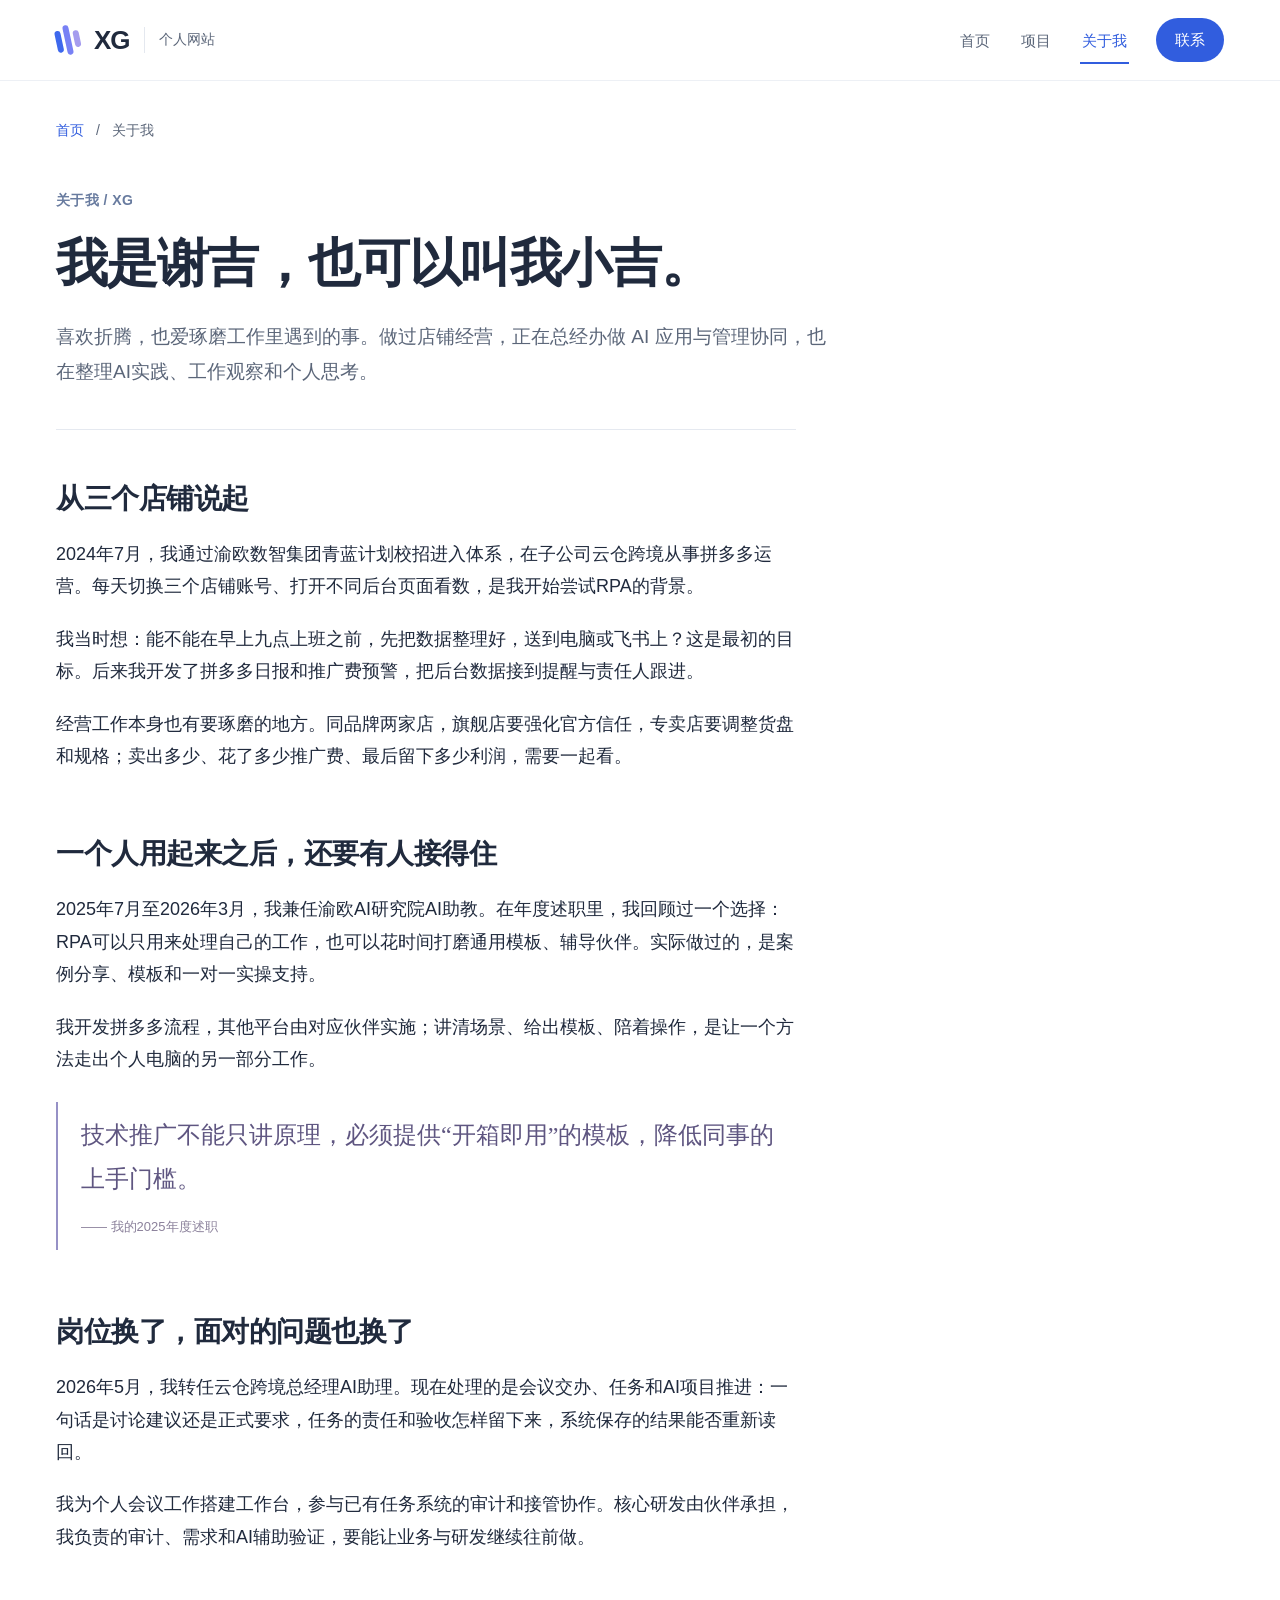
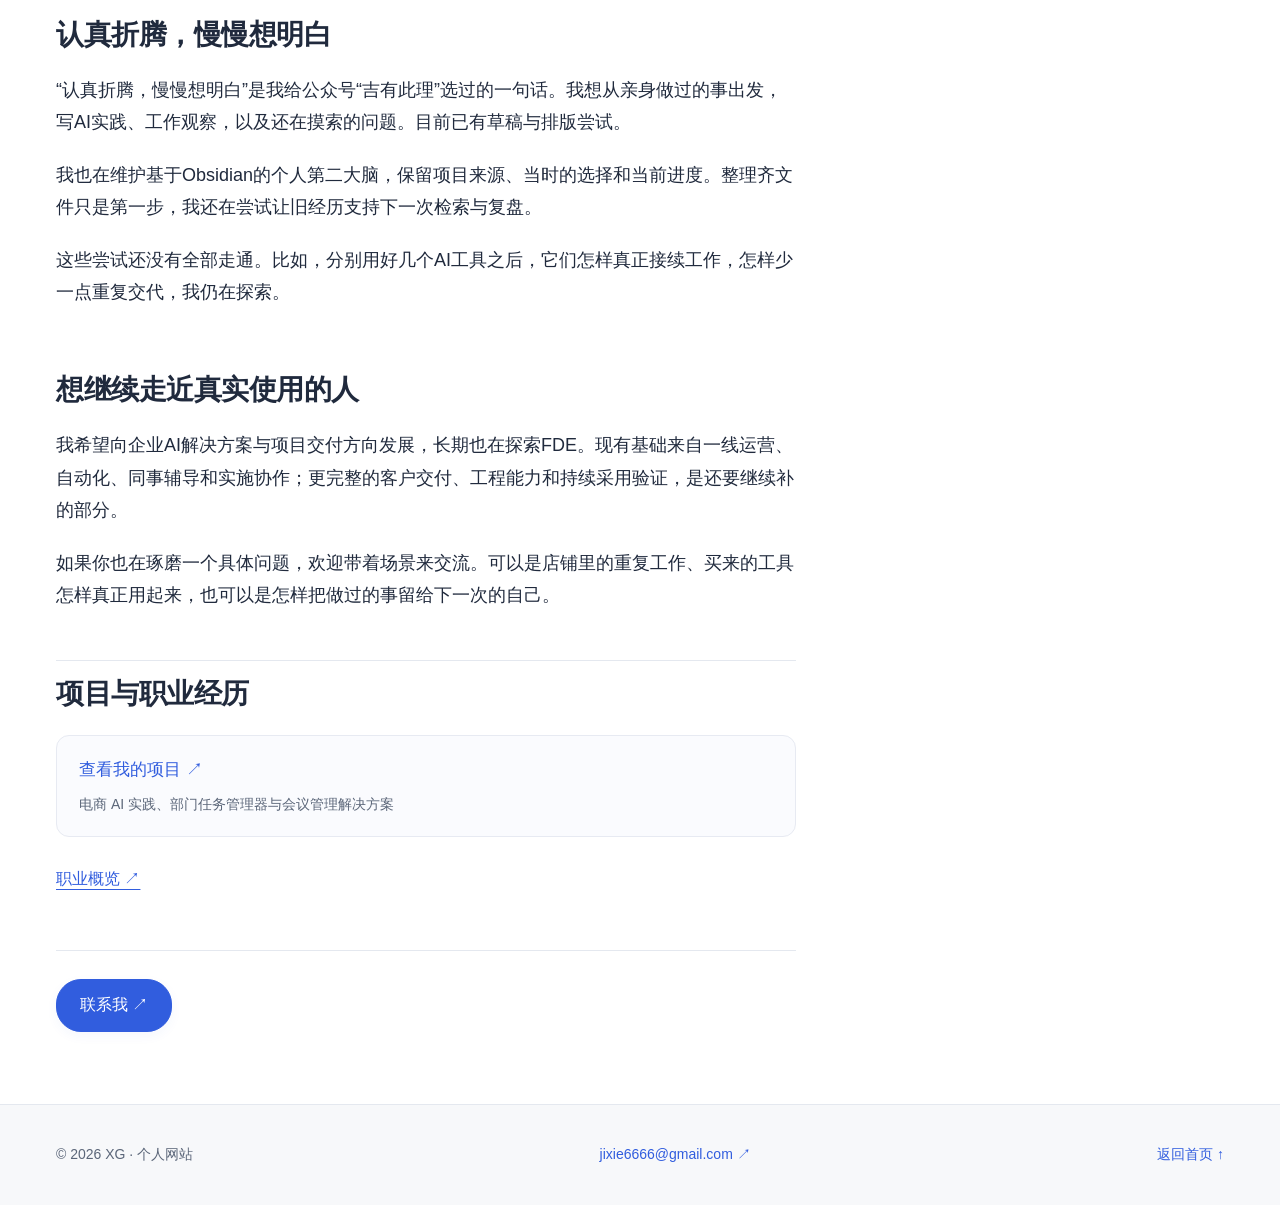
==== commit 9a1e9343: "Publish revised XG personal introduction and project cases Publish the reviewed v14 public pages wit" ====
--- a/about.html
+++ b/about.html
@@ -1,7 +1,7 @@
 <!doctype html>
 <html lang="zh-CN"><head><meta charset="utf-8"><meta name="viewport" content="width=device-width,initial-scale=1">
-<title>关于我｜XG</title><meta name="description" content="从电商运营到管理协同，也在知识整理、复盘和写作中继续积累。"><meta name="theme-color" content="#ffffff">
-<link rel="canonical" href="https://jixie6666-code.github.io/about.html"><meta property="og:title" content="关于我｜XG"><meta property="og:description" content="从电商运营到管理协同，也在知识整理、复盘和写作中继续积累。"><meta property="og:type" content="website"><meta property="og:url" content="https://jixie6666-code.github.io/about.html"><meta property="og:image" content="https://jixie6666-code.github.io/xg-ai-comic-v3.png">
-<link rel="icon" href="data:image/svg+xml,%3Csvg xmlns='http://www.w3.org/2000/svg' viewBox='0 0 64 64'%3E%3Crect width='64' height='64' rx='18' fill='%233370ff'/%3E%3Ctext x='32' y='41' font-family='Arial' font-size='26' font-weight='700' text-anchor='middle' fill='white'%3EXG%3C/text%3E%3C/svg%3E"><link rel="stylesheet" href="ui.css?v=8"><link rel="stylesheet" href="reading.css?v=8"><script src="reading.js?v=8" defer></script></head>
+<title>关于我｜XG</title><meta name="description" content="喜欢折腾，也爱琢磨工作里遇到的事。做过店铺经营，正在总经办做 AI 应用与管理协同，也在整理AI实践、工作观察和个人思考。"><meta name="theme-color" content="#ffffff">
+<link rel="canonical" href="https://jixie6666-code.github.io/about.html"><meta property="og:title" content="关于我｜XG"><meta property="og:description" content="喜欢折腾，也爱琢磨工作里遇到的事。做过店铺经营，正在总经办做 AI 应用与管理协同，也在整理AI实践、工作观察和个人思考。"><meta property="og:type" content="website"><meta property="og:url" content="https://jixie6666-code.github.io/about.html"><meta property="og:image" content="https://jixie6666-code.github.io/xg-ai-comic-v3.png">
+<link rel="icon" href="data:image/svg+xml,%3Csvg xmlns='http://www.w3.org/2000/svg' viewBox='0 0 64 64'%3E%3Crect width='64' height='64' rx='18' fill='%233370ff'/%3E%3Ctext x='32' y='41' font-family='Arial' font-size='26' font-weight='700' text-anchor='middle' fill='white'%3EXG%3C/text%3E%3C/svg%3E"><link rel="stylesheet" href="ui.css?v=14"><link rel="stylesheet" href="reading.css?v=14"><script src="reading.js?v=8" defer></script><link rel="stylesheet" href="motion.css?v=14"><script src="motion.js?v=14" defer></script></head>
 <body><a class="skip" href="#main">跳至正文</a><header class="site-header"><div class="shell site-nav"><a class="brand" href="index.html" aria-label="XG 个人网站首页"><span class="logo-symbol" aria-hidden="true"><b></b><b></b><b></b></span>XG<span class="brand-label">个人网站</span></a><nav class="site-links" id="navigation" aria-label="主导航"><a href="index.html">首页</a><a href="index.html#work">项目</a><a href="about.html" aria-current="page">关于我</a><a href="index.html#contact">联系</a></nav><button class="menu-toggle" aria-controls="navigation" aria-expanded="false" aria-label="打开菜单">☰</button></div></header>
-<main class="shell" id="main"><div class="breadcrumb"><a href="index.html">首页</a><span>/</span><span>关于我</span></div><header class="reading-hero"><div class="eyebrow">关于我</div><h1>你好，我是 XG。</h1><p class="lead">从电商运营到管理协同，也在知识整理、复盘和写作中继续积累。</p></header><div class="reading-main personal-reading"><section id="experience"><h2>从店铺运营，到管理协同</h2><p>我曾是一名拼多多店铺运营，手上负责三个店铺。每天上班，要切换不同账号、打开商家后台的多个页面，查看各项数据。这是我最早接触自动化时的具体工作背景。</p><p>当时的想法很朴素：能不能在每天 9 点上班前，就把需要的数据整理好，送到电脑、飞书或者手机上？带着这个问题，我开始尝试 RPA，后来参与了团队的电商 AI 实践。</p><p>现在，我从事总经理助理工作，参与会议跟进、任务管理和项目推进。工作关注的范围，从店铺日常运营延伸到了管理协同：信息是否说清楚、任务由谁承接，以及讨论过的事情有没有后续。</p></section><section id="knowledge"><h2>给经历建立一份可以回看的记录</h2><p>工作之外，我在持续整理自己的个人知识库，也把它叫作“第二大脑”。我用 Obsidian 将项目、长期关注的领域、资源、决策、复盘和审美参考组织在一起。</p><p>一份材料从哪里来，某个决定是在什么背景下做出的，一次尝试后来怎样了，我希望这些线索都能留下来。等到再次面对相似的问题时，可以回到当时的记录，接着往下想。</p><p>现在，我也在把分散的资料和旧工作记录逐步整理到统一的入口里，让每次积累有地方可放，也有办法重新找到。</p></section><section id="reflection"><h2>把做过的事，再想一遍</h2><p>我在做个人周复盘，也在积累自己的成长记录。复盘时会回看项目进展、当时的判断和实际发生的结果，再整理下一步需要继续做的事。</p><p>最近，我开始更具体地回看自己在会议中的表现：怎样提问，怎样引导讨论，提出的建议获得了什么回应，最后的总结有没有把事情说清楚。这些片段也会进入我的阶段复盘。</p><p>遇到需要拆解的问题，我会借助第一性原理追问目标和约束，再用 SMART 把下一步行动写具体。</p></section><section id="writing"><h2>开始认真写自己的文章</h2><p>我准备重新整理自己的文章，并发表在公众号上。内容会从亲身经历出发，把自己遇到的问题、做过的尝试和后来的思考写清楚。</p><p>写作也是我继续梳理经历的一种方式。把一件事写给别人看时，需要重新想一遍：哪些经历值得展开，哪些问题还没有想透，哪些话还没有表达准确。</p></section><section id="connect"><h2>可以从这些话题聊起</h2><p>电商运营、管理协同、知识整理和个人成长，都是我正在经历或持续关注的方向。如果你也有相似的工作体验，正在整理自己的知识库，或者想交流一个具体问题，欢迎给我写邮件。</p></section><section class="related"><h2>项目与职业经历</h2><div class="source-links"><a class="source-link" href="index.html#work"><strong>查看我的项目 ↗</strong><span>电商 AI 实践、部门任务管理器与会议管理解决方案</span></a></div><p><a class="simple-link" href="index.html#resume">职业概览 / 简历 ↗</a></p></section><div class="foot-links"><a class="button" href="mailto:jixie6666@gmail.com">联系我 ↗</a></div></div></main><footer class="site-footer"><div class="shell"><span>© 2026 XG · 个人网站</span><a href="mailto:jixie6666@gmail.com">jixie6666@gmail.com ↗</a><a href="index.html">返回首页 ↑</a></div></footer></body></html>+<main class="shell" id="main"><div class="breadcrumb"><a href="index.html">首页</a><span>/</span><span>关于我</span></div><header class="reading-hero"><div class="eyebrow">关于我 / XG</div><h1>我是谢吉，也可以叫我小吉。</h1><p class="lead">喜欢折腾，也爱琢磨工作里遇到的事。做过店铺经营，正在总经办做 AI 应用与管理协同，也在整理AI实践、工作观察和个人思考。</p></header><div class="reading-main personal-reading"><section id="beginning"><h2>从三个店铺说起</h2><p>2024年7月，我通过渝欧数智集团青蓝计划校招进入体系，在子公司云仓跨境从事拼多多运营。每天切换三个店铺账号、打开不同后台页面看数，是我开始尝试RPA的背景。</p><p>我当时想：能不能在早上九点上班之前，先把数据整理好，送到电脑或飞书上？这是最初的目标。后来我开发了拼多多日报和推广费预警，把后台数据接到提醒与责任人跟进。</p><p>经营工作本身也有要琢磨的地方。同品牌两家店，旗舰店要强化官方信任，专卖店要调整货盘和规格；卖出多少、花了多少推广费、最后留下多少利润，需要一起看。</p></section><section id="others"><h2>一个人用起来之后，还要有人接得住</h2><p>2025年7月至2026年3月，我兼任渝欧AI研究院AI助教。在年度述职里，我回顾过一个选择：RPA可以只用来处理自己的工作，也可以花时间打磨通用模板、辅导伙伴。实际做过的，是案例分享、模板和一对一实操支持。</p><p>我开发拼多多流程，其他平台由对应伙伴实施；讲清场景、给出模板、陪着操作，是让一个方法走出个人电脑的另一部分工作。</p><blockquote class="personal-quote">技术推广不能只讲原理，必须提供“开箱即用”的模板，降低同事的上手门槛。<cite>—— 我的2025年度述职</cite></blockquote></section><section id="now"><h2>岗位换了，面对的问题也换了</h2><p>2026年5月，我转任云仓跨境总经理AI助理。现在处理的是会议交办、任务和AI项目推进：一句话是讨论建议还是正式要求，任务的责任和验收怎样留下来，系统保存的结果能否重新读回。</p><p>我为个人会议工作搭建工作台，参与已有任务系统的审计和接管协作。核心研发由伙伴承担，我负责的审计、需求和AI辅助验证，要能让业务与研发继续往前做。</p></section><section id="thinking"><h2>认真折腾，慢慢想明白</h2><p>“认真折腾，慢慢想明白”是我给公众号“吉有此理”选过的一句话。我想从亲身做过的事出发，写AI实践、工作观察，以及还在摸索的问题。目前已有草稿与排版尝试。</p><p>我也在维护基于Obsidian的个人第二大脑，保留项目来源、当时的选择和当前进度。整理齐文件只是第一步，我还在尝试让旧经历支持下一次检索与复盘。</p><p>这些尝试还没有全部走通。比如，分别用好几个AI工具之后，它们怎样真正接续工作，怎样少一点重复交代，我仍在探索。</p></section><section id="next"><h2>想继续走近真实使用的人</h2><p>我希望向企业AI解决方案与项目交付方向发展，长期也在探索FDE。现有基础来自一线运营、自动化、同事辅导和实施协作；更完整的客户交付、工程能力和持续采用验证，是还要继续补的部分。</p><p>如果你也在琢磨一个具体问题，欢迎带着场景来交流。可以是店铺里的重复工作、买来的工具怎样真正用起来，也可以是怎样把做过的事留给下一次的自己。</p></section><section class="related"><h2>项目与职业经历</h2><div class="source-links"><a class="source-link" href="index.html#work"><strong>查看我的项目 ↗</strong><span>电商 AI 实践、部门任务管理器与会议管理解决方案</span></a></div><p><a class="simple-link" href="index.html#resume">职业概览 ↗</a></p></section><div class="foot-links"><a class="button" href="mailto:jixie6666@gmail.com">联系我 ↗</a></div></div></main><footer class="site-footer"><div class="shell"><span>© 2026 XG · 个人网站</span><a href="mailto:jixie6666@gmail.com">jixie6666@gmail.com ↗</a><a href="index.html">返回首页 ↑</a></div></footer></body></html>
--- a/reading.css
+++ b/reading.css
@@ -9,3 +9,13 @@
 /* v8: generous headings, clear reading column and quiet source panels. */
 .reading-hero{max-width:950px;padding-block:35px 47px}.reading-hero h1{font-size:52px;letter-spacing:-1.6px;line-height:1.3}.reading-hero .eyebrow{color:#687b9f}.reading-grid{padding-top:35px;border-top:1px solid #e5e9f0;gap:80px}.reading-main section{margin-bottom:49px}.reading-main h2{font-size:29px;font-weight:650}.toc{border-left:0;padding:15px 20px;background:#f7f8fb;border-radius:17px}.toc a{font-size:15px}.source-links{border-top:0;gap:12px}.source-link{border:1px solid #e7eaf2;border-radius:13px;padding:19px 22px;background:#fafbfe}.personal-reading{border-top:1px solid #e5e9f0;padding-top:36px}.personal-reading h2{font-size:27px}.site-footer{background:#f7f8fa}.lead{max-width:780px}
 @media(max-width:1000px){.reading-grid{gap:38px}}@media(max-width:900px){.reading-grid{gap:29px;padding-top:24px}.toc{padding:0 18px}}@media(max-width:760px){.reading-hero{padding-block:22px 29px}.reading-hero h1{font-size:34px;line-height:1.4;letter-spacing:-.9px}.reading-main h2{font-size:25px}.reading-main section{margin-bottom:37px}.personal-reading{padding-top:29px}.source-link{padding:16px 18px}}
+
+.artifact-sample{border:1px solid #dce5f2;border-radius:15px;padding:22px 24px;margin:22px 0;background:#f7f9fe}.artifact-label{font-size:13px;color:#64799c;line-height:1.7}.artifact-sample h3{font-size:22px;margin:8px 0 18px;color:#304977;line-height:1.5}.artifact-sample dl{margin:0}.artifact-row{display:grid;grid-template-columns:135px 1fr;gap:18px;padding:14px 0;border-top:1px solid #e1e7f1}.artifact-row dt{font-weight:550;font-size:16px;color:#3e5883}.artifact-row dd{margin:0;font-size:16px;line-height:1.85;color:#57657b}@media(max-width:650px){.artifact-sample{padding:18px}.artifact-sample h3{font-size:21px}.artifact-row{grid-template-columns:1fr;gap:5px;padding-block:14px}.artifact-row dd{font-size:16px}}
+
+.reading-hero h1{text-wrap:balance}
+
+/* Personal choices: small evidence, generous reading rhythm. */
+.reading-hero{padding-bottom:40px}.reading-hero h1{max-width:920px;text-wrap:balance}.detail-comparison{display:grid;grid-template-columns:1fr 1fr;gap:17px;margin:27px 0}.detail-comparison>div{padding:25px 22px;border:1px solid #e0e5f1;border-radius:13px;background:#f4f6fc}.detail-comparison>div:last-child{background:#f6f2fa;border-color:#e8e1f0}.detail-comparison span{font-size:13px;color:#6980a6}.detail-comparison h3{font-size:23px;margin:13px 0}.detail-comparison p{font-size:16px;color:#65728b;line-height:1.9;margin:0}.personal-quote{margin:27px 0;padding:12px 0 12px 23px;border-left:2px solid #9691c6;font-family:'Songti SC',STSong,serif;font-size:24px;line-height:1.8;color:#5f5681}.personal-quote cite{display:block;font-style:normal;font-size:13px;color:#8b819b;font-family:var(--sans);margin-top:14px}.demo-label{font-size:13px;color:#6c7a94}.personal-reading h2{font-size:28px}.personal-reading section{padding-top:12px}.reading-main .note{font-size:14px}.reading-main .note:last-child{margin-bottom:0}
+@media(max-width:600px){.detail-comparison{grid-template-columns:1fr}.detail-comparison>div{padding:23px}.personal-quote{font-size:21px;padding-left:18px}.personal-reading h2{font-size:25px}.reading-hero h1{font-size:32px;line-height:1.5}.reading-main .note{font-size:14px;line-height:1.95}}
+.case-summary{max-width:1100px;display:grid;grid-template-columns:1fr 1fr 1fr;border-top:1px solid #e4e7ef;border-bottom:1px solid #e4e7ef;padding:20px 0;margin:0 0 34px;gap:25px}.case-summary>div{padding-right:15px}.case-summary dt{font-size:12px;color:#7583a0;margin-bottom:8px}.case-summary dd{margin:0;font-size:15px;color:#4e607f;line-height:1.85}.case-summary>div+div{border-left:1px solid #e4e7ef;padding-left:25px}.reading-grid{padding-top:26px}.case-summary+.reading-grid{border-top:0;padding-top:0}
+@media(max-width:760px){.case-summary{grid-template-columns:1fr;gap:12px;padding-block:18px;margin-bottom:26px}.case-summary>div{display:grid;grid-template-columns:70px 1fr;gap:10px;padding:0}.case-summary dt{font-size:12px;margin:0;padding-top:1px}.case-summary dd{font-size:14px;line-height:1.85}.case-summary>div+div{padding-left:0;border-left:0}}
--- a/motion.css
+++ b/motion.css
@@ -0,0 +1,48 @@
+/* Motion adds feedback without changing text, layout, or default visibility. */
+.site-header{transition:box-shadow .35s ease,background .35s ease}
+.site-header.is-scrolled{box-shadow:0 5px 22px #22375b09;background:#ffffffed}
+.site-header::after{content:"";position:absolute;bottom:-1px;left:0;width:100%;height:2px;background:linear-gradient(90deg,#3973ed,#9b80e4);transform:scaleX(var(--page-progress,0));transform-origin:left;pointer-events:none}
+.primary,.button,.site-links a[href$="#contact"]{transition:transform .25s ease,background .25s ease,box-shadow .3s ease}
+.story-link span,.text-button span,.project-read span,.email-link span,.hero-bottom a span,.logo-symbol b{display:inline-block;transition:transform .3s cubic-bezier(.22,1,.36,1)}
+.spotlight{transition:transform .6s cubic-bezier(.22,1,.36,1)}
+.spotlight-card{transition:box-shadow .5s ease}
+.portrait-image{transition:transform .8s cubic-bezier(.22,1,.36,1)}
+.project,.commerce-feature{transition:transform .45s cubic-bezier(.22,1,.36,1),box-shadow .45s ease}
+.guide-preview,.task-preview{transition:transform .6s cubic-bezier(.22,1,.36,1)}
+.personal-note{position:relative;transition:transform .4s cubic-bezier(.22,1,.36,1)}
+.personal-note::before{content:"";position:absolute;inset:-1px 0 auto;height:2px;background:linear-gradient(90deg,#3f75eb,#a08add);transform:scaleX(0);transform-origin:left;transition:transform .55s cubic-bezier(.22,1,.36,1)}
+.personal-note h3{transition:color .3s ease}
+
+@media(prefers-reduced-motion:no-preference){
+  /* The decorative welcome motion settles within five seconds. */
+  .motion-ready .spotlight-card{animation:xg-float-in 4.6s ease-in-out 1}
+  .motion-ready .spotlight-seal{animation:xg-seal-in 4.6s cubic-bezier(.22,1,.36,1) 1}
+  .motion-ready .accent{background-size:180% 100%;animation:xg-color-in 4s ease-in-out 1}
+  @keyframes xg-float-in{0%{transform:translateY(10px)}35%{transform:translateY(-6px)}70%{transform:translateY(3px)}100%{transform:none}}
+  @keyframes xg-seal-in{0%{transform:translateY(8px) rotate(0deg)}35%{transform:translateY(-5px) rotate(18deg)}100%{transform:rotate(12deg)}}
+  @keyframes xg-color-in{0%,100%{background-position:0 50%}50%{background-position:100% 50%}}
+}
+
+@media(hover:hover) and (pointer:fine) and (prefers-reduced-motion:no-preference){
+  .primary:hover,.button:hover,.site-links a[href$="#contact"]:hover{transform:translateY(-2px);box-shadow:0 8px 20px #315dde26}
+  .story-link:hover span,.text-button:hover span,.project-read:hover span,.email-link:hover span{transform:translate(4px,-2px)}
+  .hero-bottom a:hover span{transform:translateY(4px)}
+  .brand:hover .logo-symbol b:nth-child(1){transform:translateY(-3px)}
+  .brand:hover .logo-symbol b:nth-child(2){transform:translateY(2px);transition-delay:40ms}
+  .brand:hover .logo-symbol b:nth-child(3){transform:translateY(-2px);transition-delay:80ms}
+  .spotlight:hover{transform:translateY(-4px)}
+  .spotlight:hover .spotlight-card{box-shadow:0 10px 22px #253f6808,0 28px 70px #3d538c1a}
+  .spotlight:hover .portrait-image{transform:scale(1.025)}
+  .project:hover,.commerce-feature:hover{transform:translateY(-6px);box-shadow:0 18px 45px #33477012}
+  .project:hover .guide-preview,.project:hover .task-preview{transform:rotate(0) translateY(-3px)}
+  .personal-note:hover{transform:translateY(-4px)}
+  .personal-note:hover::before{transform:scaleX(1)}
+  .personal-note:hover h3{color:#3d59b2}
+}
+
+.project:focus-within,.commerce-feature:focus-within{box-shadow:0 0 0 2px #7894e8,0 12px 32px #33477010}
+@media(prefers-reduced-motion:reduce){
+  .spotlight,.project,.commerce-feature,.personal-note,.portrait-image{animation:none!important;transition:none!important}
+  .site-header::after{display:none}
+}
+@media print{.site-header::after{display:none}*{animation:none!important;transition:none!important;translate:none!important}}
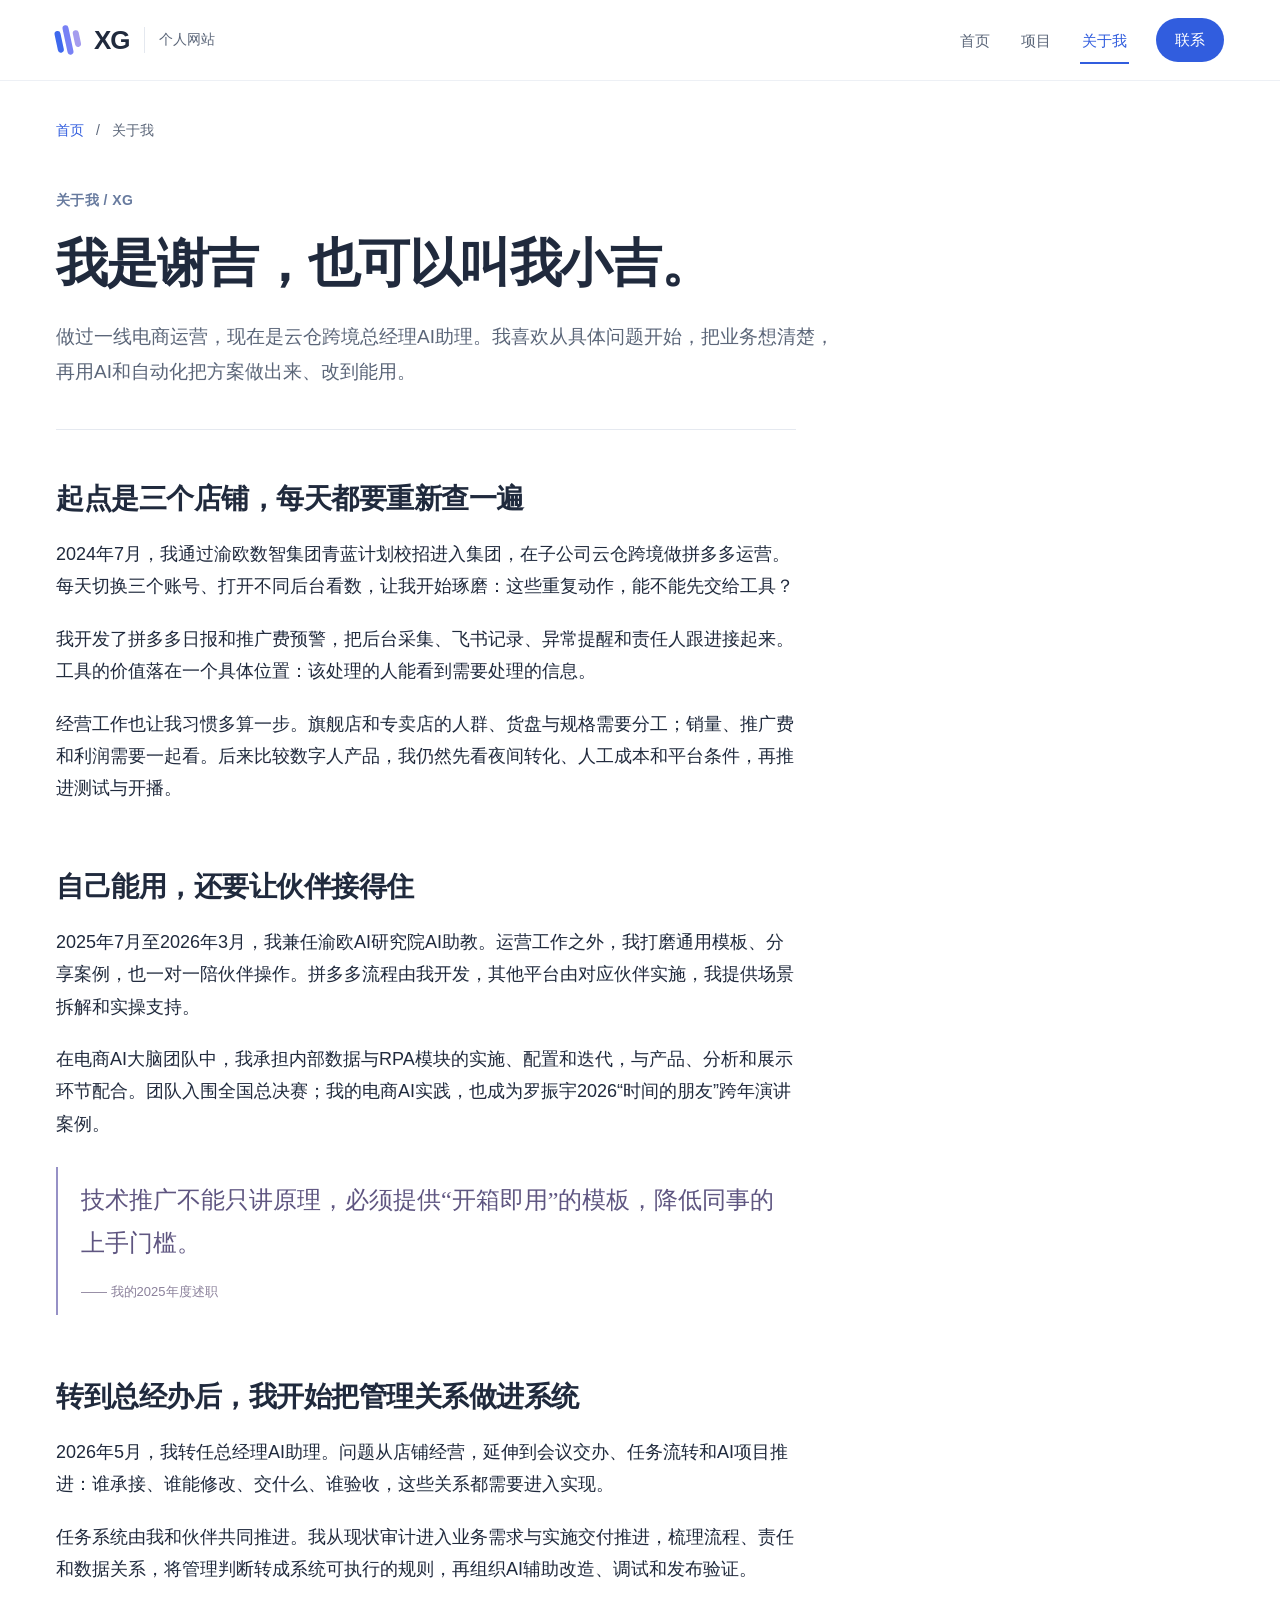
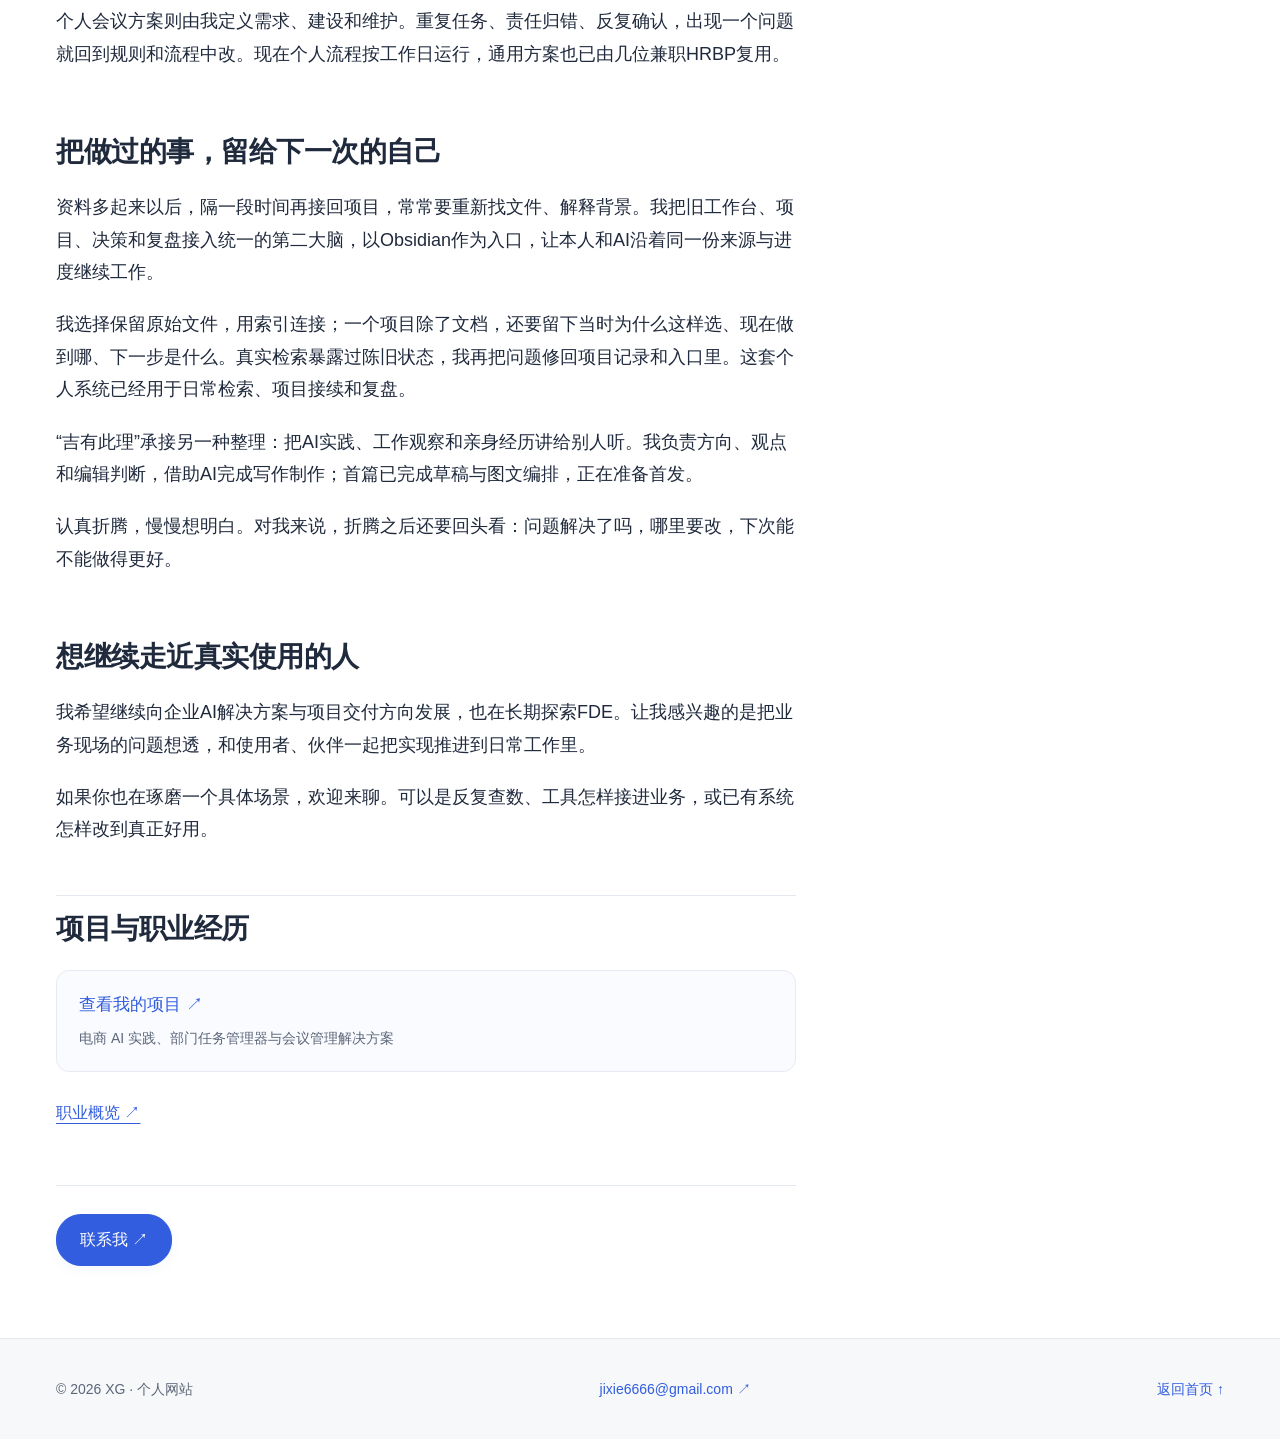
==== commit 10051883: "Publish reviewed XG project roles and integrated WeChat contact Publish the reviewed v15 public page" ====
--- a/about.html
+++ b/about.html
@@ -1,7 +1,7 @@
 <!doctype html>
 <html lang="zh-CN"><head><meta charset="utf-8"><meta name="viewport" content="width=device-width,initial-scale=1">
-<title>关于我｜XG</title><meta name="description" content="喜欢折腾，也爱琢磨工作里遇到的事。做过店铺经营，正在总经办做 AI 应用与管理协同，也在整理AI实践、工作观察和个人思考。"><meta name="theme-color" content="#ffffff">
-<link rel="canonical" href="https://jixie6666-code.github.io/about.html"><meta property="og:title" content="关于我｜XG"><meta property="og:description" content="喜欢折腾，也爱琢磨工作里遇到的事。做过店铺经营，正在总经办做 AI 应用与管理协同，也在整理AI实践、工作观察和个人思考。"><meta property="og:type" content="website"><meta property="og:url" content="https://jixie6666-code.github.io/about.html"><meta property="og:image" content="https://jixie6666-code.github.io/xg-ai-comic-v3.png">
-<link rel="icon" href="data:image/svg+xml,%3Csvg xmlns='http://www.w3.org/2000/svg' viewBox='0 0 64 64'%3E%3Crect width='64' height='64' rx='18' fill='%233370ff'/%3E%3Ctext x='32' y='41' font-family='Arial' font-size='26' font-weight='700' text-anchor='middle' fill='white'%3EXG%3C/text%3E%3C/svg%3E"><link rel="stylesheet" href="ui.css?v=14"><link rel="stylesheet" href="reading.css?v=14"><script src="reading.js?v=8" defer></script><link rel="stylesheet" href="motion.css?v=14"><script src="motion.js?v=14" defer></script></head>
+<title>关于我｜XG</title><meta name="description" content="做过一线电商运营，现在是云仓跨境总经理AI助理。我喜欢从具体问题开始，把业务想清楚，再用AI和自动化把方案做出来、改到能用。"><meta name="theme-color" content="#ffffff">
+<link rel="canonical" href="https://jixie6666-code.github.io/about.html"><meta property="og:title" content="关于我｜XG"><meta property="og:description" content="做过一线电商运营，现在是云仓跨境总经理AI助理。我喜欢从具体问题开始，把业务想清楚，再用AI和自动化把方案做出来、改到能用。"><meta property="og:type" content="website"><meta property="og:url" content="https://jixie6666-code.github.io/about.html"><meta property="og:image" content="https://jixie6666-code.github.io/xg-ai-comic-v3.png">
+<link rel="icon" href="data:image/svg+xml,%3Csvg xmlns='http://www.w3.org/2000/svg' viewBox='0 0 64 64'%3E%3Crect width='64' height='64' rx='18' fill='%233370ff'/%3E%3Ctext x='32' y='41' font-family='Arial' font-size='26' font-weight='700' text-anchor='middle' fill='white'%3EXG%3C/text%3E%3C/svg%3E"><link rel="stylesheet" href="ui.css?v=15.1"><link rel="stylesheet" href="reading.css?v=15"><script src="reading.js?v=8" defer></script><link rel="stylesheet" href="motion.css?v=15"><script src="motion.js?v=15" defer></script></head>
 <body><a class="skip" href="#main">跳至正文</a><header class="site-header"><div class="shell site-nav"><a class="brand" href="index.html" aria-label="XG 个人网站首页"><span class="logo-symbol" aria-hidden="true"><b></b><b></b><b></b></span>XG<span class="brand-label">个人网站</span></a><nav class="site-links" id="navigation" aria-label="主导航"><a href="index.html">首页</a><a href="index.html#work">项目</a><a href="about.html" aria-current="page">关于我</a><a href="index.html#contact">联系</a></nav><button class="menu-toggle" aria-controls="navigation" aria-expanded="false" aria-label="打开菜单">☰</button></div></header>
-<main class="shell" id="main"><div class="breadcrumb"><a href="index.html">首页</a><span>/</span><span>关于我</span></div><header class="reading-hero"><div class="eyebrow">关于我 / XG</div><h1>我是谢吉，也可以叫我小吉。</h1><p class="lead">喜欢折腾，也爱琢磨工作里遇到的事。做过店铺经营，正在总经办做 AI 应用与管理协同，也在整理AI实践、工作观察和个人思考。</p></header><div class="reading-main personal-reading"><section id="beginning"><h2>从三个店铺说起</h2><p>2024年7月，我通过渝欧数智集团青蓝计划校招进入体系，在子公司云仓跨境从事拼多多运营。每天切换三个店铺账号、打开不同后台页面看数，是我开始尝试RPA的背景。</p><p>我当时想：能不能在早上九点上班之前，先把数据整理好，送到电脑或飞书上？这是最初的目标。后来我开发了拼多多日报和推广费预警，把后台数据接到提醒与责任人跟进。</p><p>经营工作本身也有要琢磨的地方。同品牌两家店，旗舰店要强化官方信任，专卖店要调整货盘和规格；卖出多少、花了多少推广费、最后留下多少利润，需要一起看。</p></section><section id="others"><h2>一个人用起来之后，还要有人接得住</h2><p>2025年7月至2026年3月，我兼任渝欧AI研究院AI助教。在年度述职里，我回顾过一个选择：RPA可以只用来处理自己的工作，也可以花时间打磨通用模板、辅导伙伴。实际做过的，是案例分享、模板和一对一实操支持。</p><p>我开发拼多多流程，其他平台由对应伙伴实施；讲清场景、给出模板、陪着操作，是让一个方法走出个人电脑的另一部分工作。</p><blockquote class="personal-quote">技术推广不能只讲原理，必须提供“开箱即用”的模板，降低同事的上手门槛。<cite>—— 我的2025年度述职</cite></blockquote></section><section id="now"><h2>岗位换了，面对的问题也换了</h2><p>2026年5月，我转任云仓跨境总经理AI助理。现在处理的是会议交办、任务和AI项目推进：一句话是讨论建议还是正式要求，任务的责任和验收怎样留下来，系统保存的结果能否重新读回。</p><p>我为个人会议工作搭建工作台，参与已有任务系统的审计和接管协作。核心研发由伙伴承担，我负责的审计、需求和AI辅助验证，要能让业务与研发继续往前做。</p></section><section id="thinking"><h2>认真折腾，慢慢想明白</h2><p>“认真折腾，慢慢想明白”是我给公众号“吉有此理”选过的一句话。我想从亲身做过的事出发，写AI实践、工作观察，以及还在摸索的问题。目前已有草稿与排版尝试。</p><p>我也在维护基于Obsidian的个人第二大脑，保留项目来源、当时的选择和当前进度。整理齐文件只是第一步，我还在尝试让旧经历支持下一次检索与复盘。</p><p>这些尝试还没有全部走通。比如，分别用好几个AI工具之后，它们怎样真正接续工作，怎样少一点重复交代，我仍在探索。</p></section><section id="next"><h2>想继续走近真实使用的人</h2><p>我希望向企业AI解决方案与项目交付方向发展，长期也在探索FDE。现有基础来自一线运营、自动化、同事辅导和实施协作；更完整的客户交付、工程能力和持续采用验证，是还要继续补的部分。</p><p>如果你也在琢磨一个具体问题，欢迎带着场景来交流。可以是店铺里的重复工作、买来的工具怎样真正用起来，也可以是怎样把做过的事留给下一次的自己。</p></section><section class="related"><h2>项目与职业经历</h2><div class="source-links"><a class="source-link" href="index.html#work"><strong>查看我的项目 ↗</strong><span>电商 AI 实践、部门任务管理器与会议管理解决方案</span></a></div><p><a class="simple-link" href="index.html#resume">职业概览 ↗</a></p></section><div class="foot-links"><a class="button" href="mailto:jixie6666@gmail.com">联系我 ↗</a></div></div></main><footer class="site-footer"><div class="shell"><span>© 2026 XG · 个人网站</span><a href="mailto:jixie6666@gmail.com">jixie6666@gmail.com ↗</a><a href="index.html">返回首页 ↑</a></div></footer></body></html>+<main class="shell" id="main"><div class="breadcrumb"><a href="index.html">首页</a><span>/</span><span>关于我</span></div><header class="reading-hero"><div class="eyebrow">关于我 / XG</div><h1>我是谢吉，也可以叫我小吉。</h1><p class="lead">做过一线电商运营，现在是云仓跨境总经理AI助理。我喜欢从具体问题开始，把业务想清楚，再用AI和自动化把方案做出来、改到能用。</p></header><div class="reading-main personal-reading"><section id="beginning"><h2>起点是三个店铺，每天都要重新查一遍</h2><p>2024年7月，我通过渝欧数智集团青蓝计划校招进入集团，在子公司云仓跨境做拼多多运营。每天切换三个账号、打开不同后台看数，让我开始琢磨：这些重复动作，能不能先交给工具？</p><p>我开发了拼多多日报和推广费预警，把后台采集、飞书记录、异常提醒和责任人跟进接起来。工具的价值落在一个具体位置：该处理的人能看到需要处理的信息。</p><p>经营工作也让我习惯多算一步。旗舰店和专卖店的人群、货盘与规格需要分工；销量、推广费和利润需要一起看。后来比较数字人产品，我仍然先看夜间转化、人工成本和平台条件，再推进测试与开播。</p></section><section id="others"><h2>自己能用，还要让伙伴接得住</h2><p>2025年7月至2026年3月，我兼任渝欧AI研究院AI助教。运营工作之外，我打磨通用模板、分享案例，也一对一陪伙伴操作。拼多多流程由我开发，其他平台由对应伙伴实施，我提供场景拆解和实操支持。</p><p>在电商AI大脑团队中，我承担内部数据与RPA模块的实施、配置和迭代，与产品、分析和展示环节配合。团队入围全国总决赛；我的电商AI实践，也成为罗振宇2026“时间的朋友”跨年演讲案例。</p><blockquote class="personal-quote">技术推广不能只讲原理，必须提供“开箱即用”的模板，降低同事的上手门槛。<cite>—— 我的2025年度述职</cite></blockquote></section><section id="now"><h2>转到总经办后，我开始把管理关系做进系统</h2><p>2026年5月，我转任总经理AI助理。问题从店铺经营，延伸到会议交办、任务流转和AI项目推进：谁承接、谁能修改、交什么、谁验收，这些关系都需要进入实现。</p><p>任务系统由我和伙伴共同推进。我从现状审计进入业务需求与实施交付推进，梳理流程、责任和数据关系，将管理判断转成系统可执行的规则，再组织AI辅助改造、调试和发布验证。</p><p>个人会议方案则由我定义需求、建设和维护。重复任务、责任归错、反复确认，出现一个问题就回到规则和流程中改。现在个人流程按工作日运行，通用方案也已由几位兼职HRBP复用。</p></section><section id="thinking"><h2>把做过的事，留给下一次的自己</h2><p>资料多起来以后，隔一段时间再接回项目，常常要重新找文件、解释背景。我把旧工作台、项目、决策和复盘接入统一的第二大脑，以Obsidian作为入口，让本人和AI沿着同一份来源与进度继续工作。</p><p>我选择保留原始文件，用索引连接；一个项目除了文档，还要留下当时为什么这样选、现在做到哪、下一步是什么。真实检索暴露过陈旧状态，我再把问题修回项目记录和入口里。这套个人系统已经用于日常检索、项目接续和复盘。</p><p>“吉有此理”承接另一种整理：把AI实践、工作观察和亲身经历讲给别人听。我负责方向、观点和编辑判断，借助AI完成写作制作；首篇已完成草稿与图文编排，正在准备首发。</p><p>认真折腾，慢慢想明白。对我来说，折腾之后还要回头看：问题解决了吗，哪里要改，下次能不能做得更好。</p></section><section id="next"><h2>想继续走近真实使用的人</h2><p>我希望继续向企业AI解决方案与项目交付方向发展，也在长期探索FDE。让我感兴趣的是把业务现场的问题想透，和使用者、伙伴一起把实现推进到日常工作里。</p><p>如果你也在琢磨一个具体场景，欢迎来聊。可以是反复查数、工具怎样接进业务，或已有系统怎样改到真正好用。</p></section><section class="related"><h2>项目与职业经历</h2><div class="source-links"><a class="source-link" href="index.html#work"><strong>查看我的项目 ↗</strong><span>电商 AI 实践、部门任务管理器与会议管理解决方案</span></a></div><p><a class="simple-link" href="index.html#resume">职业概览 ↗</a></p></section><div class="foot-links"><a class="button" href="mailto:jixie6666@gmail.com">联系我 ↗</a></div></div></main><footer class="site-footer"><div class="shell"><span>© 2026 XG · 个人网站</span><a href="mailto:jixie6666@gmail.com">jixie6666@gmail.com ↗</a><a href="index.html">返回首页 ↑</a></div></footer></body></html>
--- a/ui.css
+++ b/ui.css
@@ -11,3 +11,6 @@
 .wrap,.shell{max-width:1200px}.site-header{background:#ffffffed;border-bottom-color:#edf0f5;backdrop-filter:blur(20px)}.site-nav{height:80px}.site-links{gap:27px}.site-links a{font-size:15px}.site-links a[href$="#contact"]{background:#315dde;color:white;padding:8px 19px;border-radius:22px;box-shadow:none}.site-links a[href$="#contact"]:hover{background:#264cbb}.primary,.button{border-radius:25px;min-height:50px;padding:11px 23px;gap:22px;font-size:16px;box-shadow:0 4px 12px #315dde0c}.text-button,.story-link{font-size:16px}.arrow{transition:transform .2s}.link:hover .arrow{transform:translate(2px,-2px)}
 @media(max-width:760px){.site-nav{height:66px}.site-links{top:66px;gap:3px}.site-links a{font-size:16px}.site-links a[href$="#contact"]{margin-top:6px;text-align:center;justify-content:center}.wrap,.shell{width:calc(100% - 40px)}}
 @media(prefers-reduced-motion:reduce){.link:hover .arrow{transform:none}}
+
+/* Keep the contact label readable when scroll tracking marks it current. */
+.site-links a[href$="#contact"].active,.site-links a[href$="#contact"][aria-current],.site-links a[href$="#contact"]:hover{color:#fff;box-shadow:none}
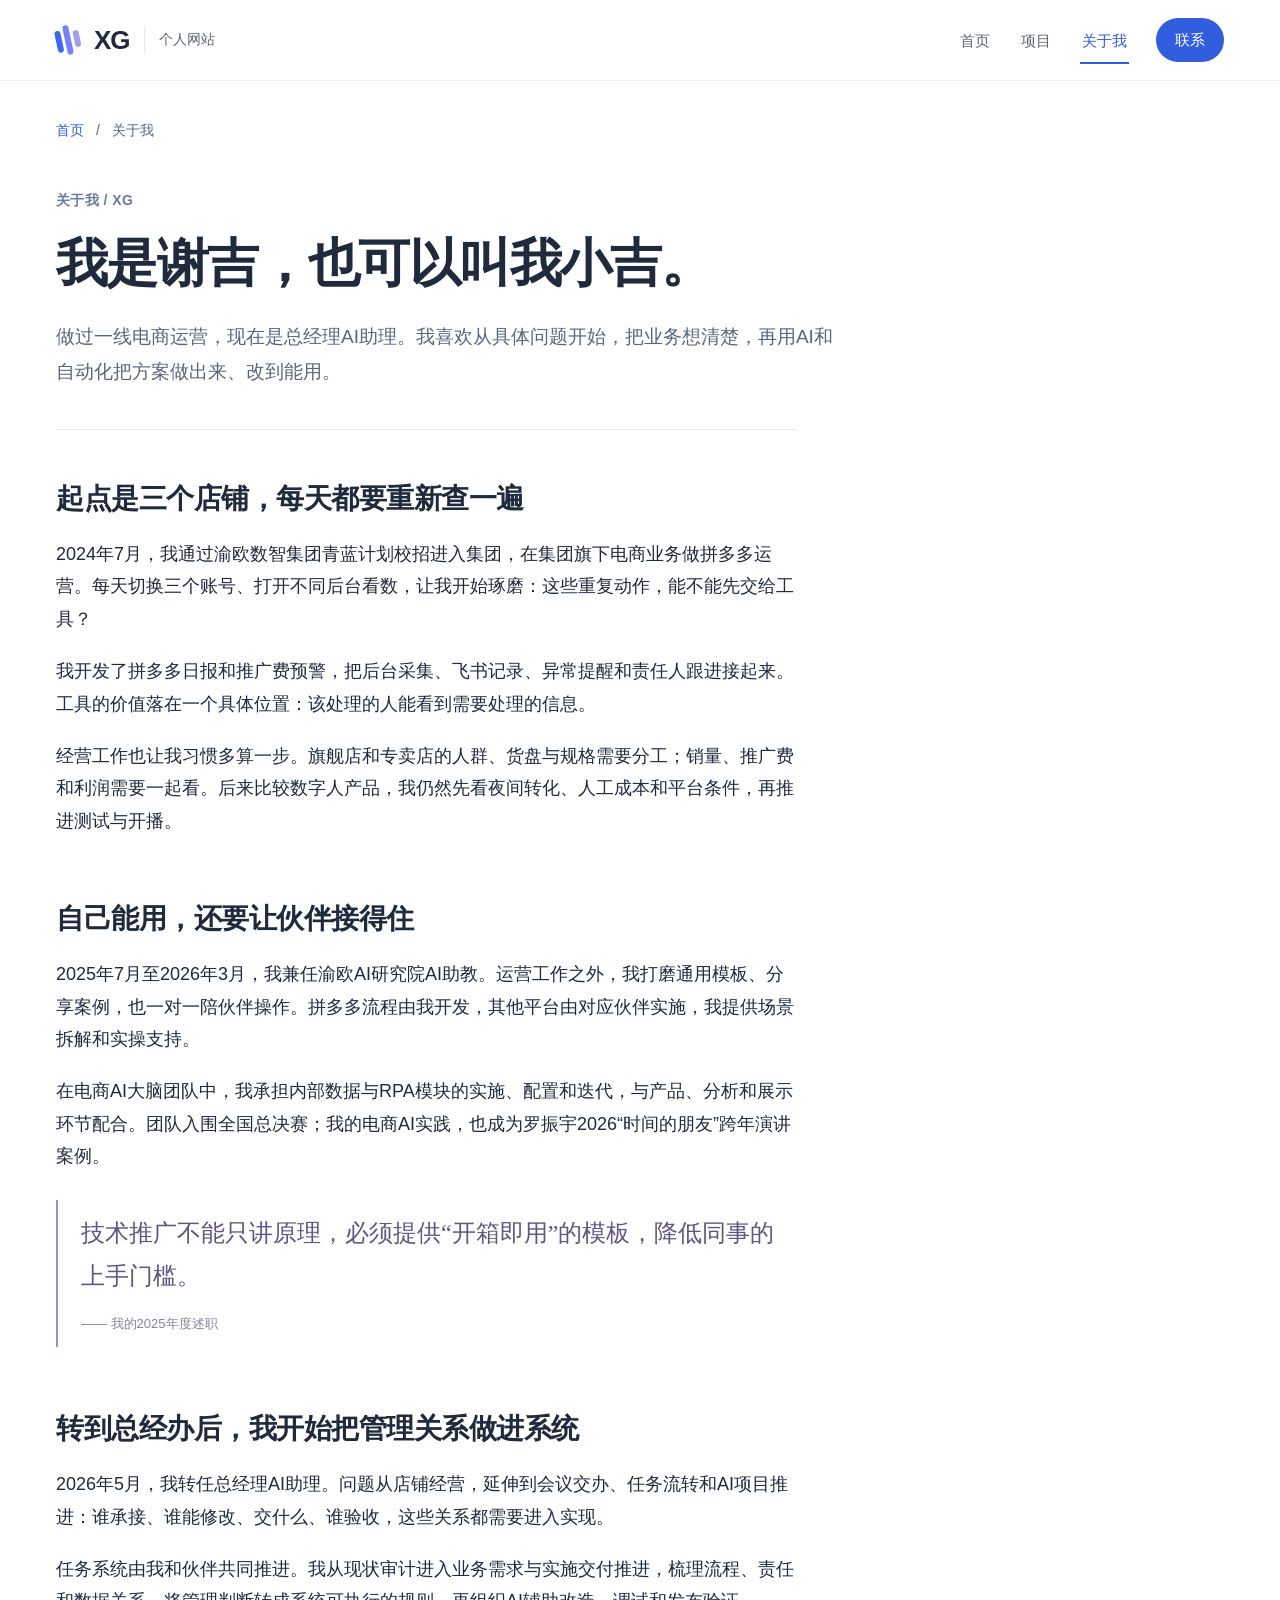
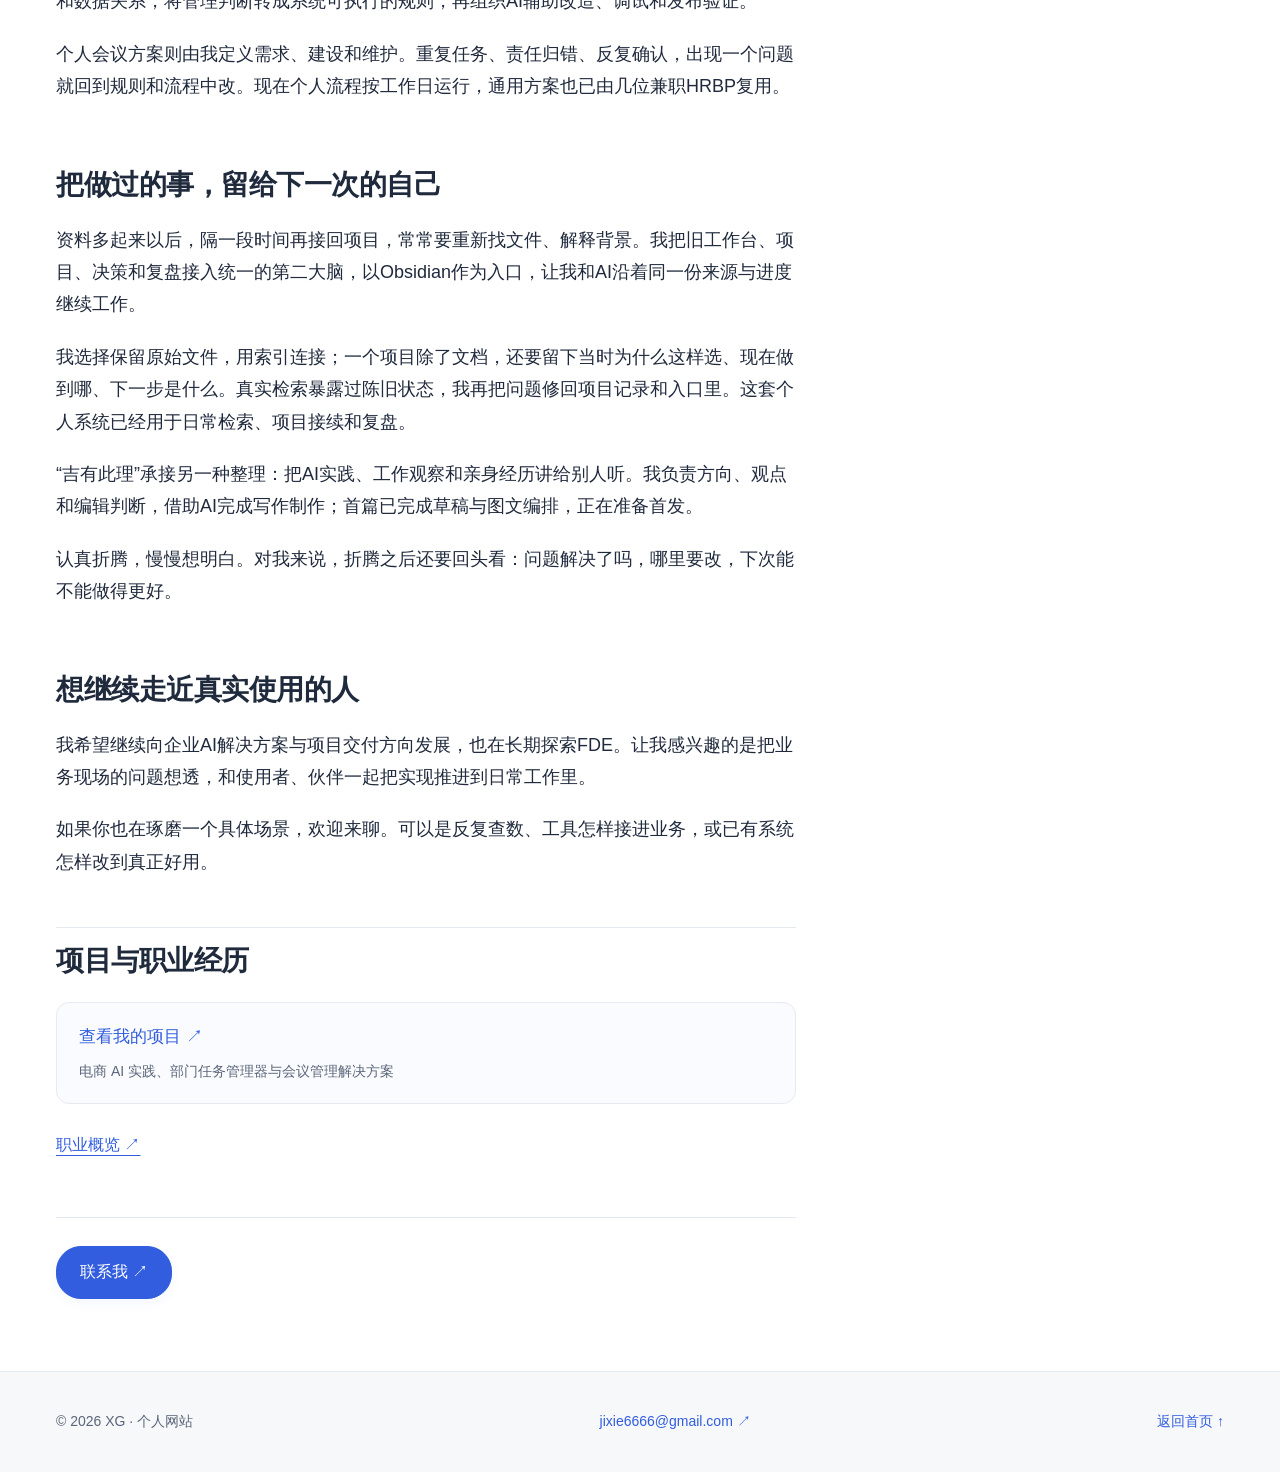
==== commit 42226af8: "Refine public copy and simplify current role Remove editorial and evidence-handling notes from visit" ====
--- a/about.html
+++ b/about.html
@@ -1,7 +1,7 @@
 <!doctype html>
 <html lang="zh-CN"><head><meta charset="utf-8"><meta name="viewport" content="width=device-width,initial-scale=1">
-<title>关于我｜XG</title><meta name="description" content="做过一线电商运营，现在是云仓跨境总经理AI助理。我喜欢从具体问题开始，把业务想清楚，再用AI和自动化把方案做出来、改到能用。"><meta name="theme-color" content="#ffffff">
-<link rel="canonical" href="https://jixie6666-code.github.io/about.html"><meta property="og:title" content="关于我｜XG"><meta property="og:description" content="做过一线电商运营，现在是云仓跨境总经理AI助理。我喜欢从具体问题开始，把业务想清楚，再用AI和自动化把方案做出来、改到能用。"><meta property="og:type" content="website"><meta property="og:url" content="https://jixie6666-code.github.io/about.html"><meta property="og:image" content="https://jixie6666-code.github.io/xg-ai-comic-v3.png">
+<title>关于我｜XG</title><meta name="description" content="做过一线电商运营，现在是总经理AI助理。我喜欢从具体问题开始，把业务想清楚，再用AI和自动化把方案做出来、改到能用。"><meta name="theme-color" content="#ffffff">
+<link rel="canonical" href="https://jixie6666-code.github.io/about.html"><meta property="og:title" content="关于我｜XG"><meta property="og:description" content="做过一线电商运营，现在是总经理AI助理。我喜欢从具体问题开始，把业务想清楚，再用AI和自动化把方案做出来、改到能用。"><meta property="og:type" content="website"><meta property="og:url" content="https://jixie6666-code.github.io/about.html"><meta property="og:image" content="https://jixie6666-code.github.io/xg-ai-comic-v3.png">
 <link rel="icon" href="data:image/svg+xml,%3Csvg xmlns='http://www.w3.org/2000/svg' viewBox='0 0 64 64'%3E%3Crect width='64' height='64' rx='18' fill='%233370ff'/%3E%3Ctext x='32' y='41' font-family='Arial' font-size='26' font-weight='700' text-anchor='middle' fill='white'%3EXG%3C/text%3E%3C/svg%3E"><link rel="stylesheet" href="ui.css?v=15.1"><link rel="stylesheet" href="reading.css?v=15"><script src="reading.js?v=8" defer></script><link rel="stylesheet" href="motion.css?v=15"><script src="motion.js?v=15" defer></script></head>
 <body><a class="skip" href="#main">跳至正文</a><header class="site-header"><div class="shell site-nav"><a class="brand" href="index.html" aria-label="XG 个人网站首页"><span class="logo-symbol" aria-hidden="true"><b></b><b></b><b></b></span>XG<span class="brand-label">个人网站</span></a><nav class="site-links" id="navigation" aria-label="主导航"><a href="index.html">首页</a><a href="index.html#work">项目</a><a href="about.html" aria-current="page">关于我</a><a href="index.html#contact">联系</a></nav><button class="menu-toggle" aria-controls="navigation" aria-expanded="false" aria-label="打开菜单">☰</button></div></header>
-<main class="shell" id="main"><div class="breadcrumb"><a href="index.html">首页</a><span>/</span><span>关于我</span></div><header class="reading-hero"><div class="eyebrow">关于我 / XG</div><h1>我是谢吉，也可以叫我小吉。</h1><p class="lead">做过一线电商运营，现在是云仓跨境总经理AI助理。我喜欢从具体问题开始，把业务想清楚，再用AI和自动化把方案做出来、改到能用。</p></header><div class="reading-main personal-reading"><section id="beginning"><h2>起点是三个店铺，每天都要重新查一遍</h2><p>2024年7月，我通过渝欧数智集团青蓝计划校招进入集团，在子公司云仓跨境做拼多多运营。每天切换三个账号、打开不同后台看数，让我开始琢磨：这些重复动作，能不能先交给工具？</p><p>我开发了拼多多日报和推广费预警，把后台采集、飞书记录、异常提醒和责任人跟进接起来。工具的价值落在一个具体位置：该处理的人能看到需要处理的信息。</p><p>经营工作也让我习惯多算一步。旗舰店和专卖店的人群、货盘与规格需要分工；销量、推广费和利润需要一起看。后来比较数字人产品，我仍然先看夜间转化、人工成本和平台条件，再推进测试与开播。</p></section><section id="others"><h2>自己能用，还要让伙伴接得住</h2><p>2025年7月至2026年3月，我兼任渝欧AI研究院AI助教。运营工作之外，我打磨通用模板、分享案例，也一对一陪伙伴操作。拼多多流程由我开发，其他平台由对应伙伴实施，我提供场景拆解和实操支持。</p><p>在电商AI大脑团队中，我承担内部数据与RPA模块的实施、配置和迭代，与产品、分析和展示环节配合。团队入围全国总决赛；我的电商AI实践，也成为罗振宇2026“时间的朋友”跨年演讲案例。</p><blockquote class="personal-quote">技术推广不能只讲原理，必须提供“开箱即用”的模板，降低同事的上手门槛。<cite>—— 我的2025年度述职</cite></blockquote></section><section id="now"><h2>转到总经办后，我开始把管理关系做进系统</h2><p>2026年5月，我转任总经理AI助理。问题从店铺经营，延伸到会议交办、任务流转和AI项目推进：谁承接、谁能修改、交什么、谁验收，这些关系都需要进入实现。</p><p>任务系统由我和伙伴共同推进。我从现状审计进入业务需求与实施交付推进，梳理流程、责任和数据关系，将管理判断转成系统可执行的规则，再组织AI辅助改造、调试和发布验证。</p><p>个人会议方案则由我定义需求、建设和维护。重复任务、责任归错、反复确认，出现一个问题就回到规则和流程中改。现在个人流程按工作日运行，通用方案也已由几位兼职HRBP复用。</p></section><section id="thinking"><h2>把做过的事，留给下一次的自己</h2><p>资料多起来以后，隔一段时间再接回项目，常常要重新找文件、解释背景。我把旧工作台、项目、决策和复盘接入统一的第二大脑，以Obsidian作为入口，让本人和AI沿着同一份来源与进度继续工作。</p><p>我选择保留原始文件，用索引连接；一个项目除了文档，还要留下当时为什么这样选、现在做到哪、下一步是什么。真实检索暴露过陈旧状态，我再把问题修回项目记录和入口里。这套个人系统已经用于日常检索、项目接续和复盘。</p><p>“吉有此理”承接另一种整理：把AI实践、工作观察和亲身经历讲给别人听。我负责方向、观点和编辑判断，借助AI完成写作制作；首篇已完成草稿与图文编排，正在准备首发。</p><p>认真折腾，慢慢想明白。对我来说，折腾之后还要回头看：问题解决了吗，哪里要改，下次能不能做得更好。</p></section><section id="next"><h2>想继续走近真实使用的人</h2><p>我希望继续向企业AI解决方案与项目交付方向发展，也在长期探索FDE。让我感兴趣的是把业务现场的问题想透，和使用者、伙伴一起把实现推进到日常工作里。</p><p>如果你也在琢磨一个具体场景，欢迎来聊。可以是反复查数、工具怎样接进业务，或已有系统怎样改到真正好用。</p></section><section class="related"><h2>项目与职业经历</h2><div class="source-links"><a class="source-link" href="index.html#work"><strong>查看我的项目 ↗</strong><span>电商 AI 实践、部门任务管理器与会议管理解决方案</span></a></div><p><a class="simple-link" href="index.html#resume">职业概览 ↗</a></p></section><div class="foot-links"><a class="button" href="mailto:jixie6666@gmail.com">联系我 ↗</a></div></div></main><footer class="site-footer"><div class="shell"><span>© 2026 XG · 个人网站</span><a href="mailto:jixie6666@gmail.com">jixie6666@gmail.com ↗</a><a href="index.html">返回首页 ↑</a></div></footer></body></html>+<main class="shell" id="main"><div class="breadcrumb"><a href="index.html">首页</a><span>/</span><span>关于我</span></div><header class="reading-hero"><div class="eyebrow">关于我 / XG</div><h1>我是谢吉，也可以叫我小吉。</h1><p class="lead">做过一线电商运营，现在是总经理AI助理。我喜欢从具体问题开始，把业务想清楚，再用AI和自动化把方案做出来、改到能用。</p></header><div class="reading-main personal-reading"><section id="beginning"><h2>起点是三个店铺，每天都要重新查一遍</h2><p>2024年7月，我通过渝欧数智集团青蓝计划校招进入集团，在集团旗下电商业务做拼多多运营。每天切换三个账号、打开不同后台看数，让我开始琢磨：这些重复动作，能不能先交给工具？</p><p>我开发了拼多多日报和推广费预警，把后台采集、飞书记录、异常提醒和责任人跟进接起来。工具的价值落在一个具体位置：该处理的人能看到需要处理的信息。</p><p>经营工作也让我习惯多算一步。旗舰店和专卖店的人群、货盘与规格需要分工；销量、推广费和利润需要一起看。后来比较数字人产品，我仍然先看夜间转化、人工成本和平台条件，再推进测试与开播。</p></section><section id="others"><h2>自己能用，还要让伙伴接得住</h2><p>2025年7月至2026年3月，我兼任渝欧AI研究院AI助教。运营工作之外，我打磨通用模板、分享案例，也一对一陪伙伴操作。拼多多流程由我开发，其他平台由对应伙伴实施，我提供场景拆解和实操支持。</p><p>在电商AI大脑团队中，我承担内部数据与RPA模块的实施、配置和迭代，与产品、分析和展示环节配合。团队入围全国总决赛；我的电商AI实践，也成为罗振宇2026“时间的朋友”跨年演讲案例。</p><blockquote class="personal-quote">技术推广不能只讲原理，必须提供“开箱即用”的模板，降低同事的上手门槛。<cite>—— 我的2025年度述职</cite></blockquote></section><section id="now"><h2>转到总经办后，我开始把管理关系做进系统</h2><p>2026年5月，我转任总经理AI助理。问题从店铺经营，延伸到会议交办、任务流转和AI项目推进：谁承接、谁能修改、交什么、谁验收，这些关系都需要进入实现。</p><p>任务系统由我和伙伴共同推进。我从现状审计进入业务需求与实施交付推进，梳理流程、责任和数据关系，将管理判断转成系统可执行的规则，再组织AI辅助改造、调试和发布验证。</p><p>个人会议方案则由我定义需求、建设和维护。重复任务、责任归错、反复确认，出现一个问题就回到规则和流程中改。现在个人流程按工作日运行，通用方案也已由几位兼职HRBP复用。</p></section><section id="thinking"><h2>把做过的事，留给下一次的自己</h2><p>资料多起来以后，隔一段时间再接回项目，常常要重新找文件、解释背景。我把旧工作台、项目、决策和复盘接入统一的第二大脑，以Obsidian作为入口，让我和AI沿着同一份来源与进度继续工作。</p><p>我选择保留原始文件，用索引连接；一个项目除了文档，还要留下当时为什么这样选、现在做到哪、下一步是什么。真实检索暴露过陈旧状态，我再把问题修回项目记录和入口里。这套个人系统已经用于日常检索、项目接续和复盘。</p><p>“吉有此理”承接另一种整理：把AI实践、工作观察和亲身经历讲给别人听。我负责方向、观点和编辑判断，借助AI完成写作制作；首篇已完成草稿与图文编排，正在准备首发。</p><p>认真折腾，慢慢想明白。对我来说，折腾之后还要回头看：问题解决了吗，哪里要改，下次能不能做得更好。</p></section><section id="next"><h2>想继续走近真实使用的人</h2><p>我希望继续向企业AI解决方案与项目交付方向发展，也在长期探索FDE。让我感兴趣的是把业务现场的问题想透，和使用者、伙伴一起把实现推进到日常工作里。</p><p>如果你也在琢磨一个具体场景，欢迎来聊。可以是反复查数、工具怎样接进业务，或已有系统怎样改到真正好用。</p></section><section class="related"><h2>项目与职业经历</h2><div class="source-links"><a class="source-link" href="index.html#work"><strong>查看我的项目 ↗</strong><span>电商 AI 实践、部门任务管理器与会议管理解决方案</span></a></div><p><a class="simple-link" href="index.html#resume">职业概览 ↗</a></p></section><div class="foot-links"><a class="button" href="mailto:jixie6666@gmail.com">联系我 ↗</a></div></div></main><footer class="site-footer"><div class="shell"><span>© 2026 XG · 个人网站</span><a href="mailto:jixie6666@gmail.com">jixie6666@gmail.com ↗</a><a href="index.html">返回首页 ↑</a></div></footer></body></html>
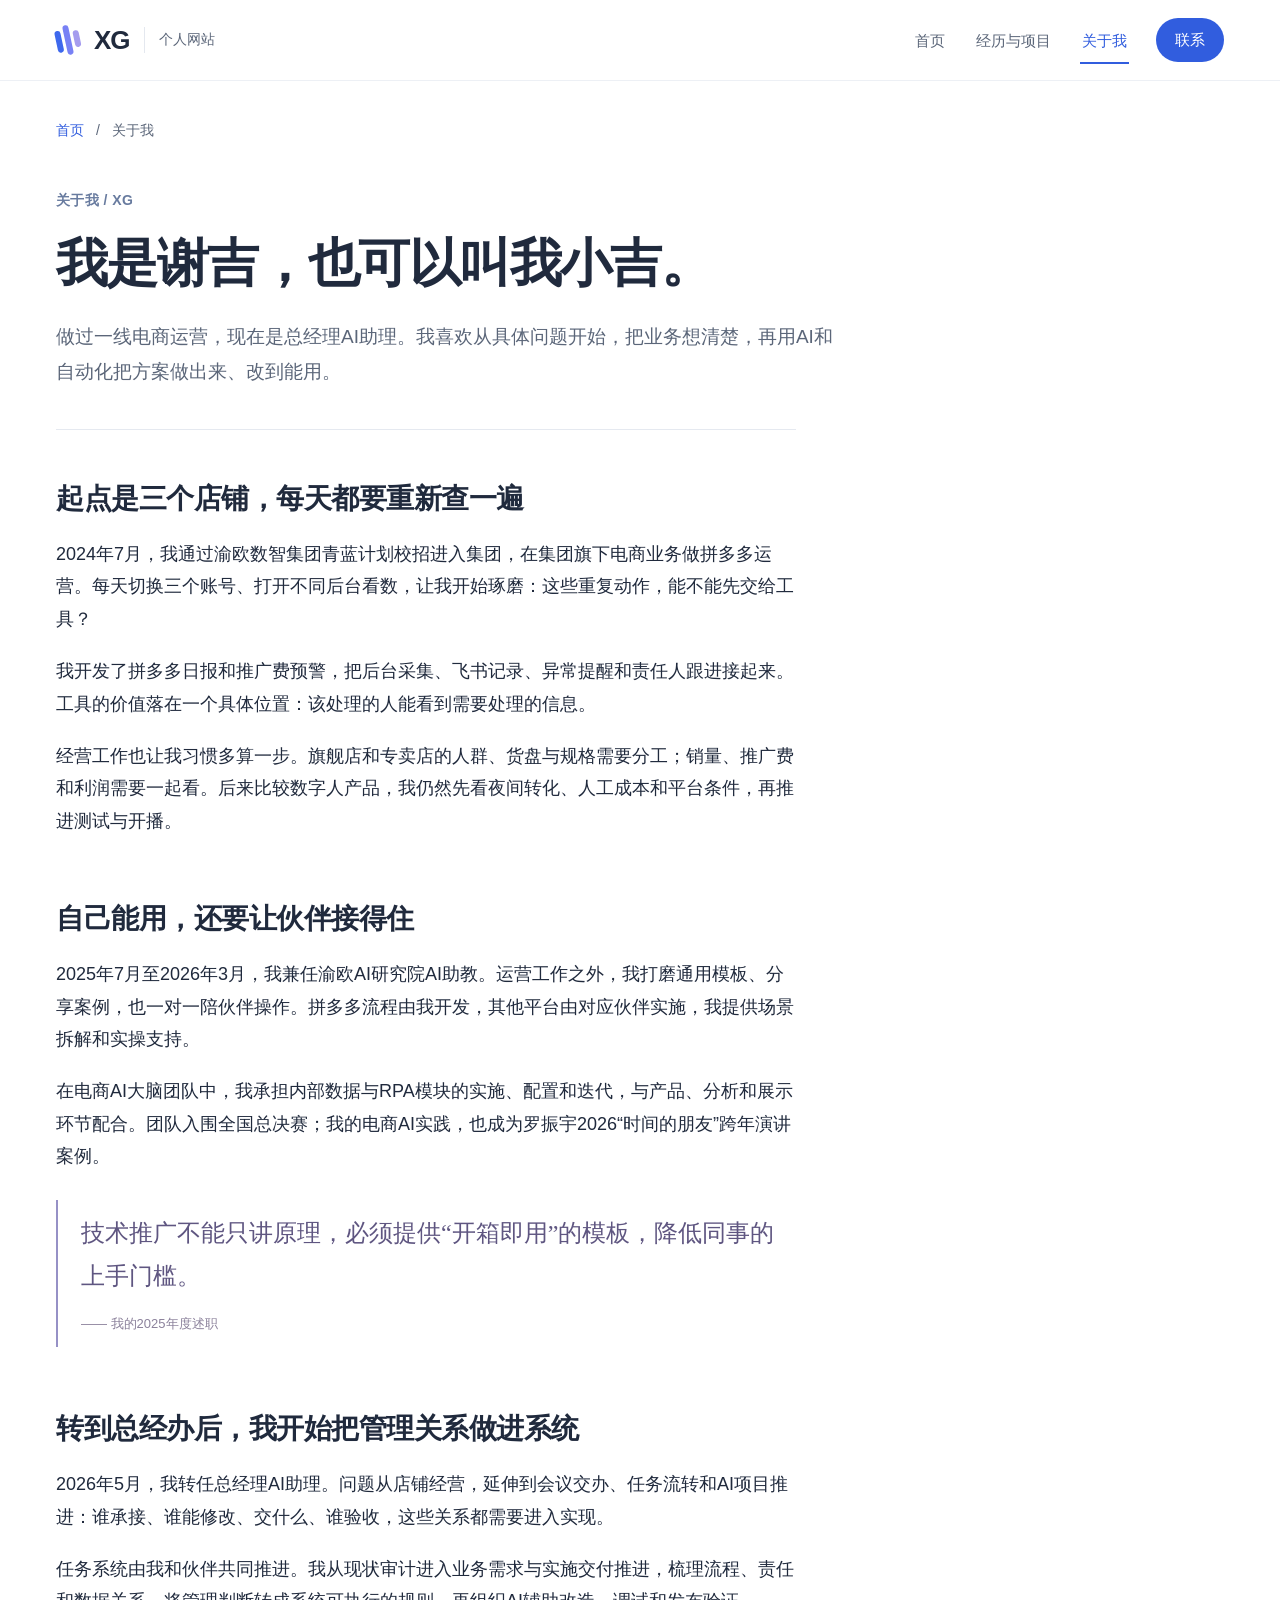
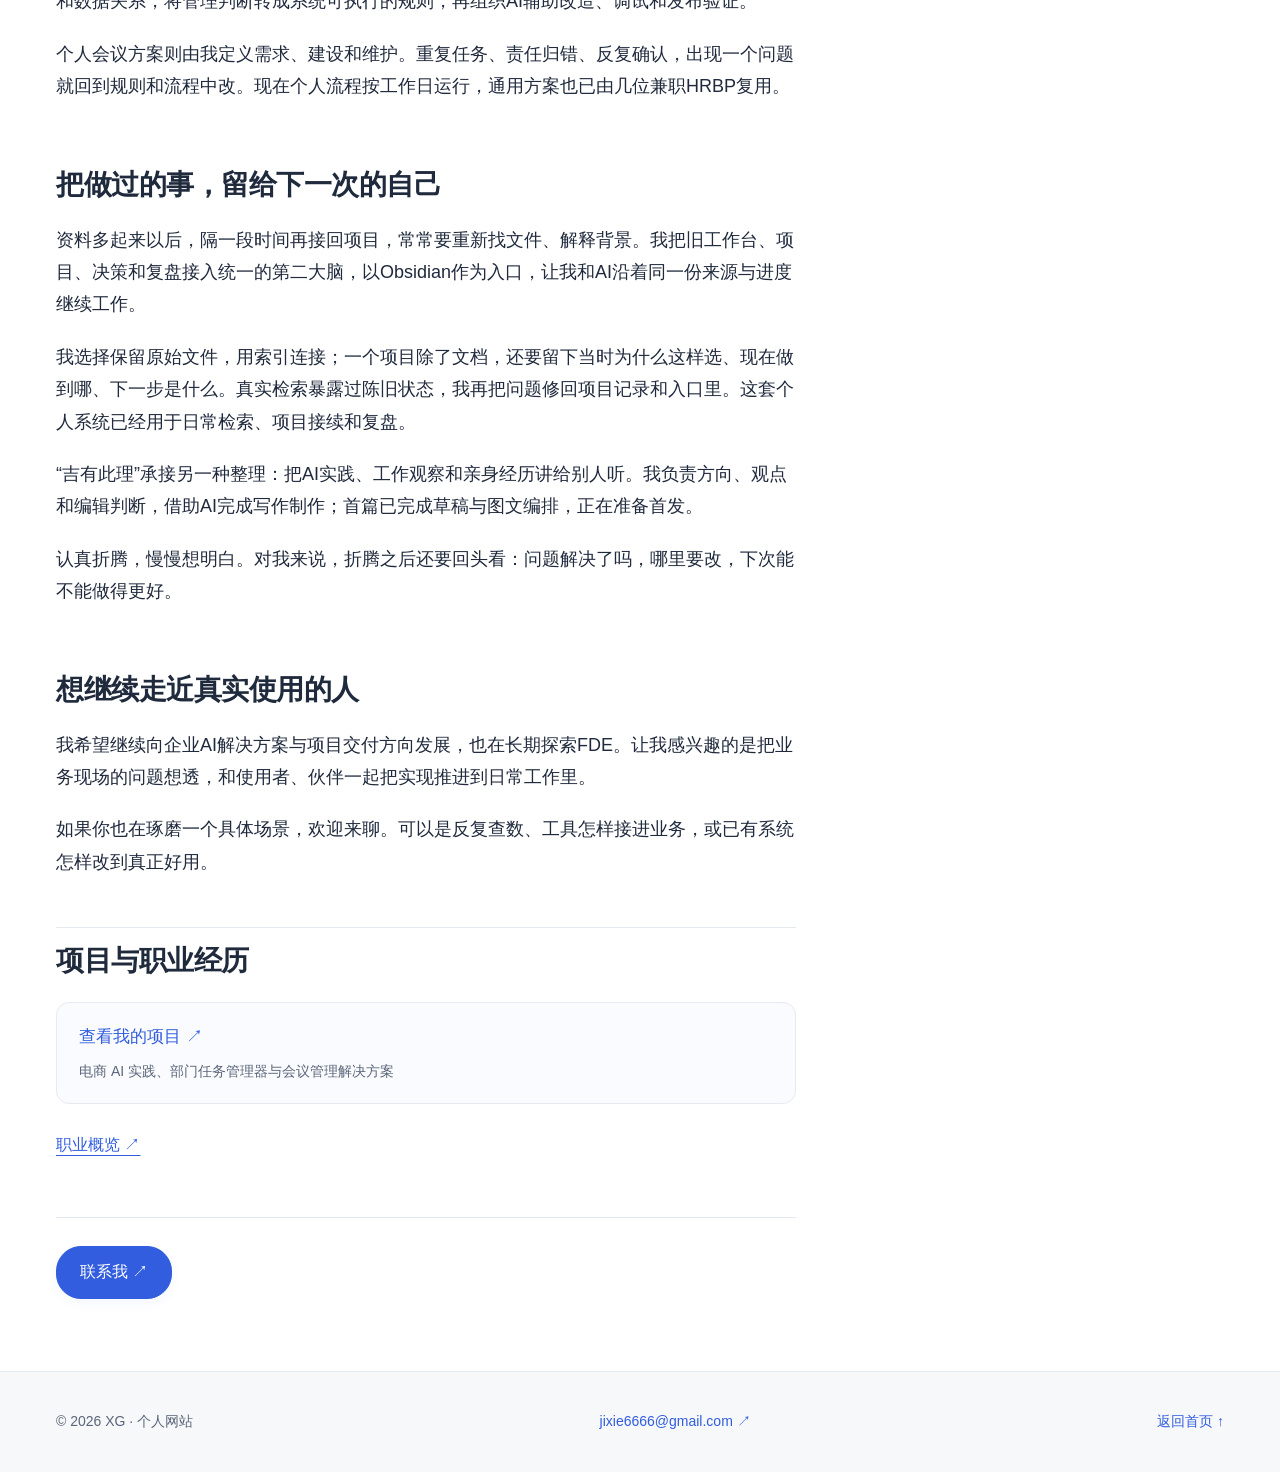
==== commit 37ccbca2: "Improve mobile dialogs, project navigation and interaction feedback Publish the reviewed interface r" ====
--- a/about.html
+++ b/about.html
@@ -2,6 +2,6 @@
 <html lang="zh-CN"><head><meta charset="utf-8"><meta name="viewport" content="width=device-width,initial-scale=1">
 <title>关于我｜XG</title><meta name="description" content="做过一线电商运营，现在是总经理AI助理。我喜欢从具体问题开始，把业务想清楚，再用AI和自动化把方案做出来、改到能用。"><meta name="theme-color" content="#ffffff">
 <link rel="canonical" href="https://jixie6666-code.github.io/about.html"><meta property="og:title" content="关于我｜XG"><meta property="og:description" content="做过一线电商运营，现在是总经理AI助理。我喜欢从具体问题开始，把业务想清楚，再用AI和自动化把方案做出来、改到能用。"><meta property="og:type" content="website"><meta property="og:url" content="https://jixie6666-code.github.io/about.html"><meta property="og:image" content="https://jixie6666-code.github.io/xg-ai-comic-v3.png">
-<link rel="icon" href="data:image/svg+xml,%3Csvg xmlns='http://www.w3.org/2000/svg' viewBox='0 0 64 64'%3E%3Crect width='64' height='64' rx='18' fill='%233370ff'/%3E%3Ctext x='32' y='41' font-family='Arial' font-size='26' font-weight='700' text-anchor='middle' fill='white'%3EXG%3C/text%3E%3C/svg%3E"><link rel="stylesheet" href="ui.css?v=15.1"><link rel="stylesheet" href="reading.css?v=15"><script src="reading.js?v=8" defer></script><link rel="stylesheet" href="motion.css?v=15"><script src="motion.js?v=15" defer></script></head>
-<body><a class="skip" href="#main">跳至正文</a><header class="site-header"><div class="shell site-nav"><a class="brand" href="index.html" aria-label="XG 个人网站首页"><span class="logo-symbol" aria-hidden="true"><b></b><b></b><b></b></span>XG<span class="brand-label">个人网站</span></a><nav class="site-links" id="navigation" aria-label="主导航"><a href="index.html">首页</a><a href="index.html#work">项目</a><a href="about.html" aria-current="page">关于我</a><a href="index.html#contact">联系</a></nav><button class="menu-toggle" aria-controls="navigation" aria-expanded="false" aria-label="打开菜单">☰</button></div></header>
+<link rel="icon" href="data:image/svg+xml,%3Csvg xmlns='http://www.w3.org/2000/svg' viewBox='0 0 64 64'%3E%3Crect width='64' height='64' rx='18' fill='%233370ff'/%3E%3Ctext x='32' y='41' font-family='Arial' font-size='26' font-weight='700' text-anchor='middle' fill='white'%3EXG%3C/text%3E%3C/svg%3E"><link rel="stylesheet" href="ui.css?v=15.1"><link rel="stylesheet" href="reading.css?v=15"><script src="reading.js?v=8" defer></script><link rel="stylesheet" href="motion.css?v=15"><link rel="stylesheet" href="refinements.css?v=19"><script src="motion.js?v=15" defer></script></head>
+<body><a class="skip" href="#main">跳至正文</a><header class="site-header"><div class="shell site-nav"><a class="brand" href="index.html" aria-label="XG 个人网站首页"><span class="logo-symbol" aria-hidden="true"><b></b><b></b><b></b></span>XG<span class="brand-label">个人网站</span></a><nav class="site-links" id="navigation" aria-label="主导航"><a href="index.html">首页</a><a href="index.html#work">经历与项目</a><a href="about.html" aria-current="page">关于我</a><a href="index.html#contact">联系</a></nav><button class="menu-toggle" aria-controls="navigation" aria-expanded="false" aria-label="打开菜单">☰</button></div></header>
 <main class="shell" id="main"><div class="breadcrumb"><a href="index.html">首页</a><span>/</span><span>关于我</span></div><header class="reading-hero"><div class="eyebrow">关于我 / XG</div><h1>我是谢吉，也可以叫我小吉。</h1><p class="lead">做过一线电商运营，现在是总经理AI助理。我喜欢从具体问题开始，把业务想清楚，再用AI和自动化把方案做出来、改到能用。</p></header><div class="reading-main personal-reading"><section id="beginning"><h2>起点是三个店铺，每天都要重新查一遍</h2><p>2024年7月，我通过渝欧数智集团青蓝计划校招进入集团，在集团旗下电商业务做拼多多运营。每天切换三个账号、打开不同后台看数，让我开始琢磨：这些重复动作，能不能先交给工具？</p><p>我开发了拼多多日报和推广费预警，把后台采集、飞书记录、异常提醒和责任人跟进接起来。工具的价值落在一个具体位置：该处理的人能看到需要处理的信息。</p><p>经营工作也让我习惯多算一步。旗舰店和专卖店的人群、货盘与规格需要分工；销量、推广费和利润需要一起看。后来比较数字人产品，我仍然先看夜间转化、人工成本和平台条件，再推进测试与开播。</p></section><section id="others"><h2>自己能用，还要让伙伴接得住</h2><p>2025年7月至2026年3月，我兼任渝欧AI研究院AI助教。运营工作之外，我打磨通用模板、分享案例，也一对一陪伙伴操作。拼多多流程由我开发，其他平台由对应伙伴实施，我提供场景拆解和实操支持。</p><p>在电商AI大脑团队中，我承担内部数据与RPA模块的实施、配置和迭代，与产品、分析和展示环节配合。团队入围全国总决赛；我的电商AI实践，也成为罗振宇2026“时间的朋友”跨年演讲案例。</p><blockquote class="personal-quote">技术推广不能只讲原理，必须提供“开箱即用”的模板，降低同事的上手门槛。<cite>—— 我的2025年度述职</cite></blockquote></section><section id="now"><h2>转到总经办后，我开始把管理关系做进系统</h2><p>2026年5月，我转任总经理AI助理。问题从店铺经营，延伸到会议交办、任务流转和AI项目推进：谁承接、谁能修改、交什么、谁验收，这些关系都需要进入实现。</p><p>任务系统由我和伙伴共同推进。我从现状审计进入业务需求与实施交付推进，梳理流程、责任和数据关系，将管理判断转成系统可执行的规则，再组织AI辅助改造、调试和发布验证。</p><p>个人会议方案则由我定义需求、建设和维护。重复任务、责任归错、反复确认，出现一个问题就回到规则和流程中改。现在个人流程按工作日运行，通用方案也已由几位兼职HRBP复用。</p></section><section id="thinking"><h2>把做过的事，留给下一次的自己</h2><p>资料多起来以后，隔一段时间再接回项目，常常要重新找文件、解释背景。我把旧工作台、项目、决策和复盘接入统一的第二大脑，以Obsidian作为入口，让我和AI沿着同一份来源与进度继续工作。</p><p>我选择保留原始文件，用索引连接；一个项目除了文档，还要留下当时为什么这样选、现在做到哪、下一步是什么。真实检索暴露过陈旧状态，我再把问题修回项目记录和入口里。这套个人系统已经用于日常检索、项目接续和复盘。</p><p>“吉有此理”承接另一种整理：把AI实践、工作观察和亲身经历讲给别人听。我负责方向、观点和编辑判断，借助AI完成写作制作；首篇已完成草稿与图文编排，正在准备首发。</p><p>认真折腾，慢慢想明白。对我来说，折腾之后还要回头看：问题解决了吗，哪里要改，下次能不能做得更好。</p></section><section id="next"><h2>想继续走近真实使用的人</h2><p>我希望继续向企业AI解决方案与项目交付方向发展，也在长期探索FDE。让我感兴趣的是把业务现场的问题想透，和使用者、伙伴一起把实现推进到日常工作里。</p><p>如果你也在琢磨一个具体场景，欢迎来聊。可以是反复查数、工具怎样接进业务，或已有系统怎样改到真正好用。</p></section><section class="related"><h2>项目与职业经历</h2><div class="source-links"><a class="source-link" href="index.html#work"><strong>查看我的项目 ↗</strong><span>电商 AI 实践、部门任务管理器与会议管理解决方案</span></a></div><p><a class="simple-link" href="index.html#resume">职业概览 ↗</a></p></section><div class="foot-links"><a class="button" href="mailto:jixie6666@gmail.com">联系我 ↗</a></div></div></main><footer class="site-footer"><div class="shell"><span>© 2026 XG · 个人网站</span><a href="mailto:jixie6666@gmail.com">jixie6666@gmail.com ↗</a><a href="index.html">返回首页 ↑</a></div></footer></body></html>
--- a/refinements.css
+++ b/refinements.css
@@ -0,0 +1,93 @@
+/* v19: readable supporting copy, direct project access and persistent dialog controls. */
+.hero-proof p,
+.hero-role span {
+  font-size: 14px;
+  line-height: 1.85;
+  color: #596576;
+}
+.hero-proof a { min-height: 44px; }
+.case-summary dt { font-size: 14px; color: #596576; }
+
+.project-shortcuts {
+  display: grid;
+  grid-template-columns: repeat(4, minmax(0, 1fr));
+  gap: 14px;
+  margin-top: 30px;
+}
+.project-shortcuts a {
+  display: flex;
+  flex-direction: column;
+  align-items: flex-start;
+  min-width: 0;
+  padding: 20px;
+  border: 1px solid #dfe4ef;
+  border-radius: 14px;
+  background: #fff;
+  color: var(--ink);
+}
+.project-shortcuts .shortcut-number { font-size: 13px; color: #66748b; }
+.project-shortcuts strong { font-size: 18px; line-height: 1.5; margin-top: 9px; }
+.project-shortcuts p { font-size: 14px; line-height: 1.8; color: #596576; margin-top: 8px; }
+.project-shortcuts .shortcut-arrow { color: var(--blue); margin-top: auto; padding-top: 12px; }
+@media (hover: hover) and (pointer: fine) {
+  .project-shortcuts a:hover { border-color: #899ee3; background: #f7f9ff; }
+}
+@media (max-width: 1000px) {
+  .project-shortcuts { grid-template-columns: repeat(2, minmax(0, 1fr)); }
+}
+@media (max-width: 600px) {
+  .project-shortcuts { gap: 10px; margin-top: 24px; }
+  .project-shortcuts a { padding: 16px 14px; }
+  .project-shortcuts strong { font-size: 17px; }
+  .project-shortcuts p { font-size: 14px; }
+  .project-shortcuts .shortcut-arrow { padding-top: 8px; }
+}
+
+/* Keep the title and close action outside the scrolling content. */
+dialog[open] { display: flex; flex-direction: column; overflow: hidden; }
+dialog > .dialog-top {
+  flex: 0 0 auto;
+  padding: 14px 22px 14px 32px;
+  margin: 0;
+  border-bottom: 1px solid #e4e8ef;
+  background: #fff;
+}
+dialog > .dialog-top .eyebrow { min-width: 0; font-size: 14px; line-height: 1.6; }
+dialog > .dialog-body {
+  flex: 1 1 auto;
+  min-height: 0;
+  overflow-y: auto;
+  overscroll-behavior: contain;
+  padding: 24px 32px 28px;
+}
+@media (max-width: 600px) {
+  dialog > .dialog-top { padding: 12px 16px 12px 22px; }
+  dialog > .dialog-body { padding: 22px; padding-bottom: max(22px, env(safe-area-inset-bottom, 0px)); }
+}
+
+/* Press feedback is available on touch; keyboard focus stays steady. */
+.primary, .button, .text-button, .menu-toggle, .close-button,
+.copy-email, .story-link, .project-shortcuts a, .site-links a {
+  touch-action: manipulation;
+  transition: transform 120ms cubic-bezier(.23, 1, .32, 1),
+    background-color 120ms ease-out, filter 120ms ease-out, box-shadow 160ms ease-out;
+}
+.primary:active:not(:focus-visible), .button:active:not(:focus-visible),
+.text-button:active:not(:focus-visible), .menu-toggle:active:not(:focus-visible),
+.close-button:active:not(:focus-visible), .copy-email:active:not(:focus-visible),
+.story-link:active:not(:focus-visible), .project-shortcuts a:active:not(:focus-visible),
+.site-links a:active:not(:focus-visible), .site-links a[href$="#contact"]:active:not(:focus-visible) {
+  transform: scale(.98);
+  filter: brightness(.94);
+}
+@media (prefers-reduced-motion: reduce) {
+  .primary:active, .button:active, .text-button:active, .menu-toggle:active,
+  .close-button:active, .copy-email:active, .story-link:active,
+  .project-shortcuts a:active, .site-links a:active,
+  .site-links a[href$="#contact"]:active { transform: none !important; }
+}
+@media print {
+  dialog[open] { display: block; overflow: visible; }
+  dialog > .dialog-top { display: none; }
+  dialog > .dialog-body { display: block; overflow: visible; padding: 0; }
+}
